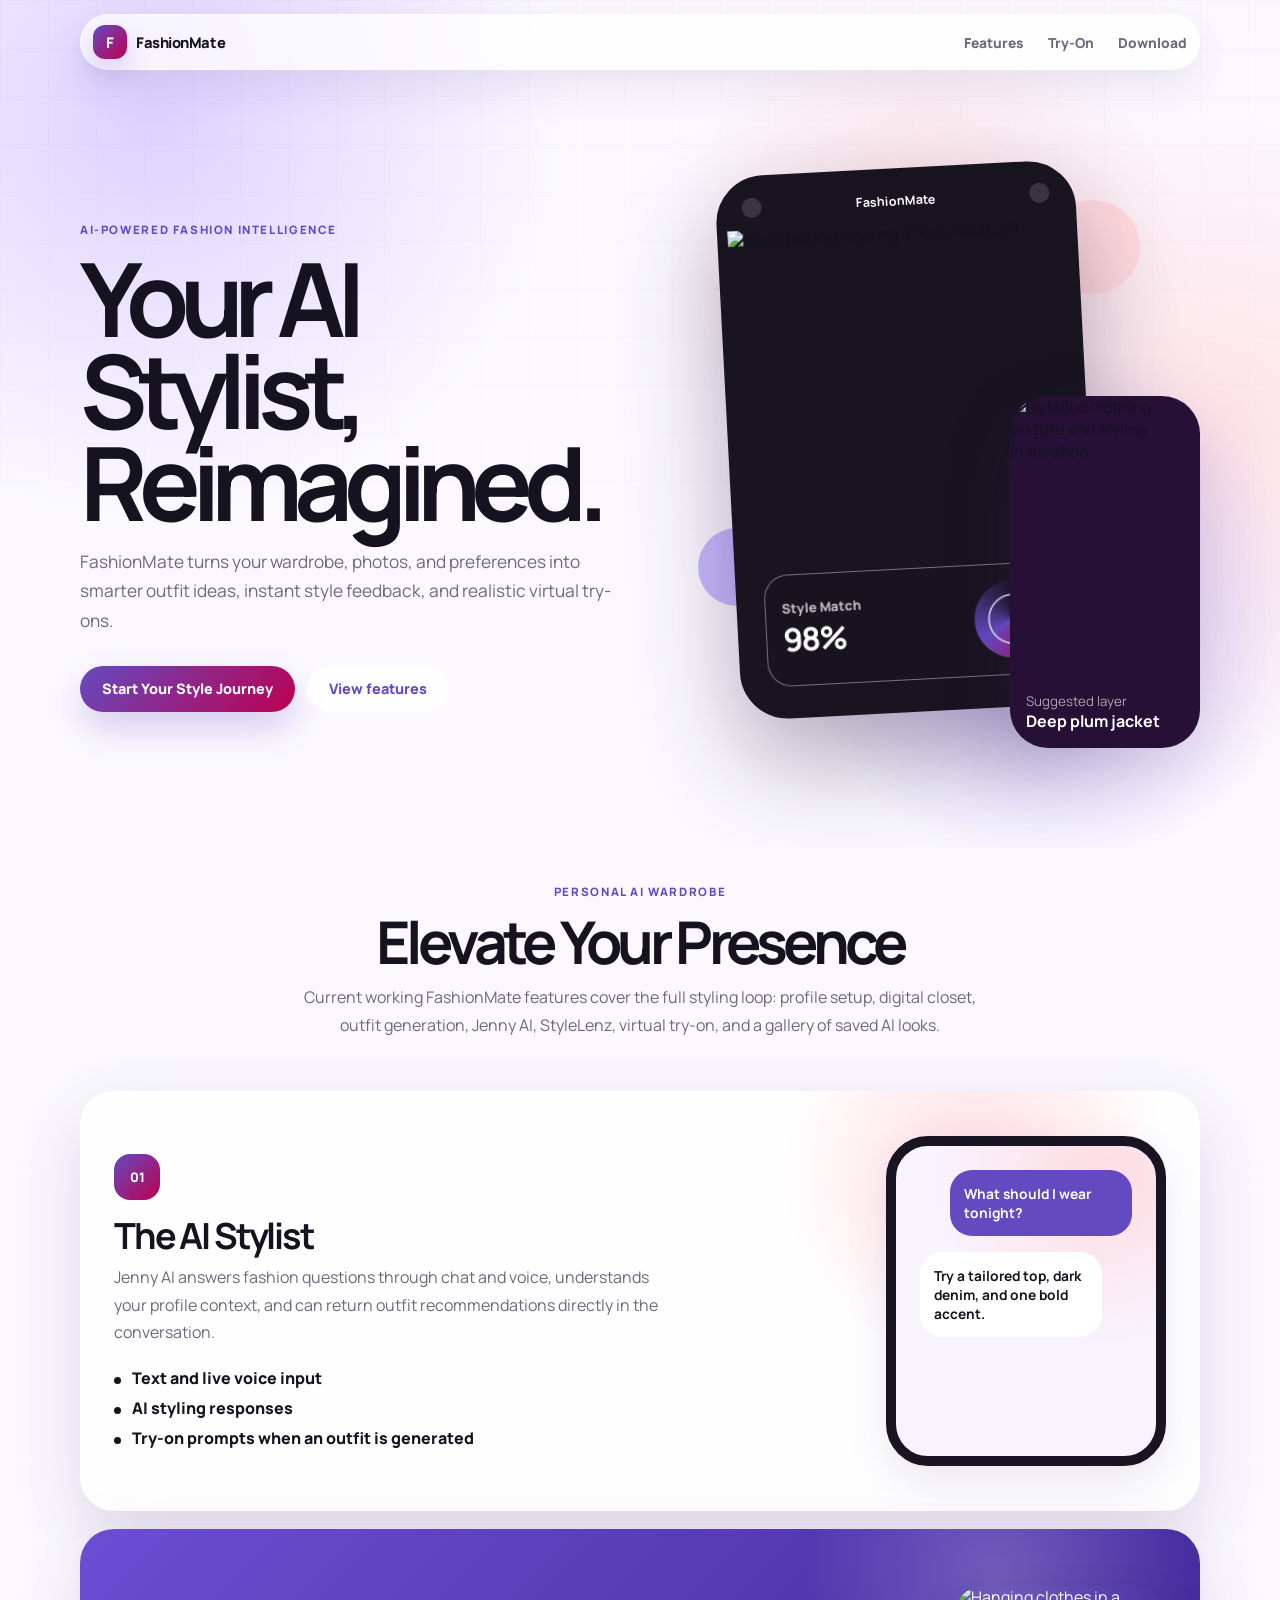
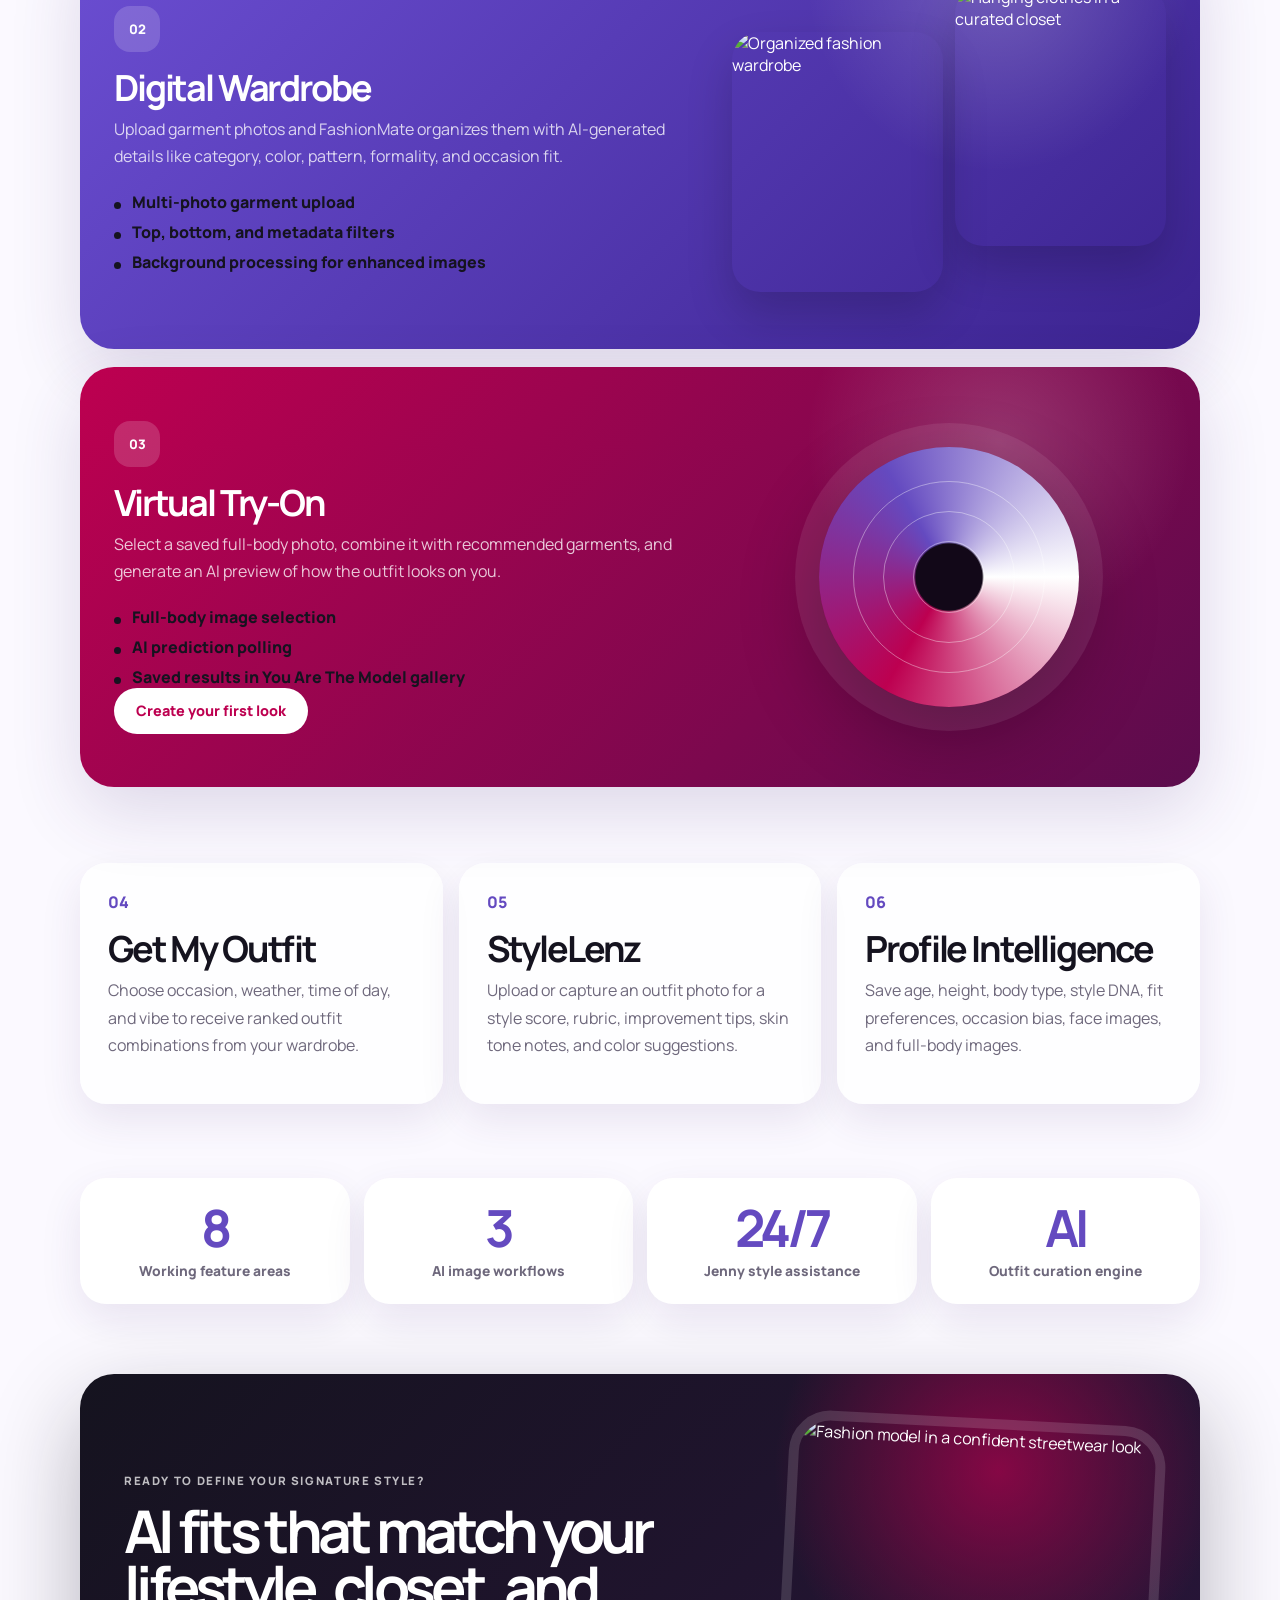
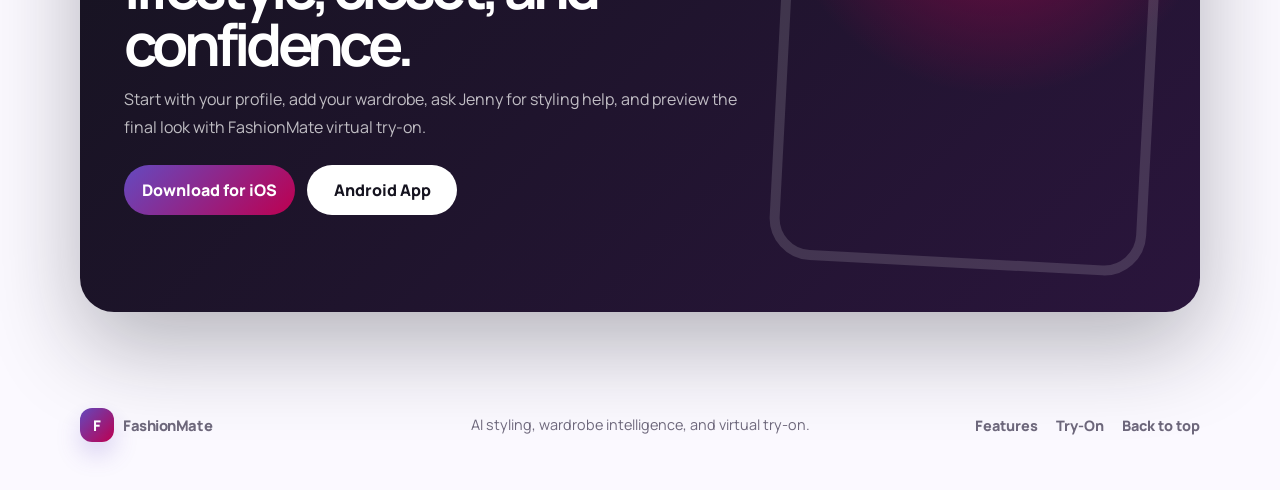
==== index.html @ 0379a6c1 "website" ====
<!doctype html>
<html lang="en">
  <head>
    <meta charset="utf-8" />
    <meta name="viewport" content="width=device-width, initial-scale=1" />
    <meta
      name="description"
      content="FashionMate is an AI stylist app with wardrobe intelligence, outfit recommendations, Jenny AI, StyleLenz, and virtual try-on."
    />
    <title>FashionMate | Your AI Stylist</title>
    <link rel="preconnect" href="https://fonts.googleapis.com" />
    <link rel="preconnect" href="https://fonts.gstatic.com" crossorigin />
    <link
      href="https://fonts.googleapis.com/css2?family=Manrope:wght@400;600;700;800&display=swap"
      rel="stylesheet"
    />
    <link rel="stylesheet" href="./styles.css" />
  </head>
  <body>
    <header class="site-header" data-header>
      <a class="brand" href="#top" aria-label="FashionMate home">
        <span class="brand-icon">F</span>
        <span>FashionMate</span>
      </a>
      <nav aria-label="Main navigation">
        <a href="#features">Features</a>
        <a href="#tryon">Try-On</a>
        <a href="#download">Download</a>
      </nav>
      <button class="menu-button" type="button" aria-label="Open menu">
        <span></span>
        <span></span>
      </button>
    </header>

    <main id="top">
      <section class="hero">
        <div class="hero-bg"></div>
        <div class="container hero-grid">
          <div class="hero-copy">
            <p class="label">AI-powered fashion intelligence</p>
            <h1>Your AI Stylist, Reimagined.</h1>
            <p>
              FashionMate turns your wardrobe, photos, and preferences into smarter
              outfit ideas, instant style feedback, and realistic virtual try-ons.
            </p>
            <div class="hero-actions">
              <a class="button button-primary" href="#download">Start Your Style Journey</a>
              <a class="button button-ghost" href="#features">View features</a>
            </div>
          </div>

          <div class="hero-visual" aria-label="FashionMate app and outfit preview">
            <div class="sparkle sparkle-one"></div>
            <div class="sparkle sparkle-two"></div>
            <article class="phone-card hero-phone">
              <div class="phone-top">
                <span></span>
                <strong>FashionMate</strong>
                <i></i>
              </div>
              <img
                src="https://images.unsplash.com/photo-1539008835657-9e8e9680c956?auto=format&fit=crop&w=900&q=82"
                alt="Styled model wearing a polished outfit"
              />
              <div class="scan-panel">
                <div>
                  <small>Style Match</small>
                  <strong>98%</strong>
                </div>
                <span class="scan-line"></span>
              </div>
            </article>
            <article class="garment-card">
              <img
                src="https://images.unsplash.com/photo-1543076447-215ad9ba6923?auto=format&fit=crop&w=700&q=82"
                alt="Detailed clothing texture and styling inspiration"
              />
              <div>
                <small>Suggested layer</small>
                <strong>Deep plum jacket</strong>
              </div>
            </article>
          </div>
        </div>
      </section>

      <section class="intro-section container">
        <p class="label">Personal AI wardrobe</p>
        <h2>Elevate Your Presence</h2>
        <p>
          Current working FashionMate features cover the full styling loop:
          profile setup, digital closet, outfit generation, Jenny AI, StyleLenz,
          virtual try-on, and a gallery of saved AI looks.
        </p>
      </section>

      <section class="feature-stack container" id="features">
        <article class="feature feature-soft">
          <div class="feature-copy">
            <span class="feature-number">01</span>
            <h3>The AI Stylist</h3>
            <p>
              Jenny AI answers fashion questions through chat and voice, understands
              your profile context, and can return outfit recommendations directly in
              the conversation.
            </p>
            <ul>
              <li>Text and live voice input</li>
              <li>AI styling responses</li>
              <li>Try-on prompts when an outfit is generated</li>
            </ul>
          </div>
          <div class="mini-phone chat-phone">
            <div class="bubble user">What should I wear tonight?</div>
            <div class="bubble ai">Try a tailored top, dark denim, and one bold accent.</div>
          </div>
        </article>

        <article class="feature feature-purple">
          <div class="feature-copy">
            <span class="feature-number">02</span>
            <h3>Digital Wardrobe</h3>
            <p>
              Upload garment photos and FashionMate organizes them with AI-generated
              details like category, color, pattern, formality, and occasion fit.
            </p>
            <ul>
              <li>Multi-photo garment upload</li>
              <li>Top, bottom, and metadata filters</li>
              <li>Background processing for enhanced images</li>
            </ul>
          </div>
          <div class="closet-preview">
            <img
              src="https://images.unsplash.com/photo-1551488831-00ddcb6c6bd3?auto=format&fit=crop&w=600&q=82"
              alt="Organized fashion wardrobe"
            />
            <img
              src="https://images.unsplash.com/photo-1523398002811-999ca8dec234?auto=format&fit=crop&w=600&q=82"
              alt="Hanging clothes in a curated closet"
            />
          </div>
        </article>

        <article class="feature feature-red" id="tryon">
          <div class="feature-copy">
            <span class="feature-number">03</span>
            <h3>Virtual Try-On</h3>
            <p>
              Select a saved full-body photo, combine it with recommended garments,
              and generate an AI preview of how the outfit looks on you.
            </p>
            <ul>
              <li>Full-body image selection</li>
              <li>AI prediction polling</li>
              <li>Saved results in You Are The Model gallery</li>
            </ul>
            <a class="button button-light" href="#download">Create your first look</a>
          </div>
          <div class="tryon-orb" aria-hidden="true">
            <span></span>
            <span></span>
            <span></span>
          </div>
        </article>
      </section>

      <section class="capabilities container">
        <article>
          <span>04</span>
          <h3>Get My Outfit</h3>
          <p>
            Choose occasion, weather, time of day, and vibe to receive ranked outfit
            combinations from your wardrobe.
          </p>
        </article>
        <article>
          <span>05</span>
          <h3>StyleLenz</h3>
          <p>
            Upload or capture an outfit photo for a style score, rubric, improvement
            tips, skin tone notes, and color suggestions.
          </p>
        </article>
        <article>
          <span>06</span>
          <h3>Profile Intelligence</h3>
          <p>
            Save age, height, body type, style DNA, fit preferences, occasion bias,
            face images, and full-body images.
          </p>
        </article>
      </section>

      <section class="stats container" aria-label="FashionMate stats">
        <div>
          <strong>8</strong>
          <span>Working feature areas</span>
        </div>
        <div>
          <strong>3</strong>
          <span>AI image workflows</span>
        </div>
        <div>
          <strong>24/7</strong>
          <span>Jenny style assistance</span>
        </div>
        <div>
          <strong>AI</strong>
          <span>Outfit curation engine</span>
        </div>
      </section>

      <section class="download container" id="download">
        <div class="download-copy">
          <p class="label">Ready to define your signature style?</p>
          <h2>AI fits that match your lifestyle, closet, and confidence.</h2>
          <p>
            Start with your profile, add your wardrobe, ask Jenny for styling help,
            and preview the final look with FashionMate virtual try-on.
          </p>
          <div class="store-buttons">
            <a href="#" aria-label="Download on iOS">Download for iOS</a>
            <a href="#" aria-label="Download on Android">Android App</a>
          </div>
        </div>
        <div class="download-phone">
          <img
            src="https://images.unsplash.com/photo-1515886657613-9f3515b0c78f?auto=format&fit=crop&w=900&q=82"
            alt="Fashion model in a confident streetwear look"
          />
        </div>
      </section>
    </main>

    <footer class="footer">
      <a class="brand" href="#top">
        <span class="brand-icon">F</span>
        <span>FashionMate</span>
      </a>
      <p>AI styling, wardrobe intelligence, and virtual try-on.</p>
      <div>
        <a href="#features">Features</a>
        <a href="#tryon">Try-On</a>
        <a href="#top">Back to top</a>
      </div>
    </footer>

    <script src="./script.js"></script>
  </body>
</html>
---- styles.css ----
:root {
  --ink: #15131f;
  --muted: #6e687c;
  --paper: #fbf9ff;
  --card: #ffffff;
  --lavender: #f1eaff;
  --primary: #644ac0;
  --primary-2: #7f49d4;
  --magenta: #bd0050;
  --rose: #ffd9de;
  --plum: #271036;
  --shadow: 0 24px 70px rgba(69, 44, 112, 0.16);
  --soft-shadow: 0 16px 42px rgba(69, 44, 112, 0.1);
  --radius-xl: 34px;
  --radius-lg: 26px;
  --radius-md: 18px;
  --container: 1120px;
}

* {
  box-sizing: border-box;
}

html {
  scroll-behavior: smooth;
}

body {
  margin: 0;
  font-family: "Manrope", system-ui, -apple-system, BlinkMacSystemFont, "Segoe UI", sans-serif;
  color: var(--ink);
  background:
    radial-gradient(circle at 12% 3%, rgba(209, 194, 255, 0.72), transparent 26rem),
    radial-gradient(circle at 94% 12%, rgba(255, 217, 222, 0.76), transparent 22rem),
    var(--paper);
}

body::before {
  position: fixed;
  inset: 0;
  z-index: -1;
  opacity: 0.18;
  background-image:
    linear-gradient(rgba(100, 74, 192, 0.18) 1px, transparent 1px),
    linear-gradient(90deg, rgba(100, 74, 192, 0.18) 1px, transparent 1px);
  background-size: 48px 48px;
  content: "";
  mask-image: linear-gradient(to bottom, #000, transparent 70%);
}

a {
  color: inherit;
  text-decoration: none;
}

img {
  display: block;
  max-width: 100%;
}

.container {
  width: min(var(--container), calc(100% - 32px));
  margin: 0 auto;
}

.site-header {
  position: sticky;
  top: 14px;
  z-index: 20;
  display: flex;
  align-items: center;
  justify-content: space-between;
  width: min(var(--container), calc(100% - 24px));
  margin: 14px auto 0;
  padding: 10px 12px;
  border: 1px solid rgba(255, 255, 255, 0.72);
  border-radius: 999px;
  background: rgba(255, 255, 255, 0.72);
  box-shadow: var(--soft-shadow);
  backdrop-filter: blur(20px);
  transition: box-shadow 180ms ease, background 180ms ease;
}

.site-header.is-scrolled {
  background: rgba(255, 255, 255, 0.9);
  box-shadow: var(--shadow);
}

.brand,
.site-header nav,
.hero-actions,
.store-buttons,
.footer div {
  display: flex;
  align-items: center;
}

.brand {
  gap: 9px;
  font-size: 0.92rem;
  font-weight: 800;
  letter-spacing: -0.03em;
}

.brand-icon {
  display: grid;
  width: 34px;
  height: 34px;
  place-items: center;
  border-radius: 12px;
  color: #fff;
  background: linear-gradient(135deg, var(--primary), var(--magenta));
  box-shadow: 0 12px 24px rgba(100, 74, 192, 0.22);
}

.site-header nav {
  gap: 24px;
  color: var(--muted);
  font-size: 0.86rem;
  font-weight: 800;
}

.site-header nav a,
.footer a {
  transition: color 160ms ease;
}

.site-header nav a:hover,
.footer a:hover {
  color: var(--primary);
}

.menu-button {
  display: none;
  width: 38px;
  height: 38px;
  border: 0;
  border-radius: 50%;
  background: var(--lavender);
}

.menu-button span {
  display: block;
  width: 16px;
  height: 2px;
  margin: 4px auto;
  border-radius: 999px;
  background: var(--primary);
}

.hero {
  position: relative;
  min-height: 760px;
  padding: 86px 0 72px;
  overflow: hidden;
}

.hero-bg {
  position: absolute;
  inset: 0;
  z-index: -1;
  background:
    radial-gradient(circle at 72% 24%, rgba(255, 217, 222, 0.86), transparent 16rem),
    radial-gradient(circle at 82% 70%, rgba(198, 183, 255, 0.8), transparent 16rem);
}

.hero-grid {
  display: grid;
  grid-template-columns: minmax(0, 0.92fr) minmax(360px, 0.82fr);
  gap: 54px;
  align-items: center;
}

.label {
  margin: 0 0 12px;
  color: var(--primary);
  font-size: 0.72rem;
  font-weight: 800;
  letter-spacing: 0.14em;
  text-transform: uppercase;
}

h1,
h2,
h3,
p {
  margin-top: 0;
}

h1 {
  max-width: 690px;
  margin-bottom: 18px;
  font-size: clamp(3.4rem, 8vw, 6.8rem);
  line-height: 0.9;
  letter-spacing: -0.09em;
}

h2 {
  margin-bottom: 14px;
  font-size: clamp(2.15rem, 4.6vw, 4.3rem);
  line-height: 0.96;
  letter-spacing: -0.08em;
}

h3 {
  margin-bottom: 10px;
  font-size: clamp(1.55rem, 3vw, 2.25rem);
  line-height: 1;
  letter-spacing: -0.06em;
}

p {
  color: var(--muted);
  line-height: 1.72;
}

.hero-copy > p:not(.label) {
  max-width: 590px;
  font-size: 1.08rem;
}

.hero-actions {
  flex-wrap: wrap;
  gap: 12px;
  margin-top: 30px;
}

.button {
  display: inline-flex;
  align-items: center;
  justify-content: center;
  min-height: 46px;
  padding: 0 22px;
  border-radius: 999px;
  font-size: 0.9rem;
  font-weight: 800;
}

.button-primary {
  color: #fff;
  background: linear-gradient(135deg, var(--primary), var(--magenta));
  box-shadow: 0 16px 34px rgba(100, 74, 192, 0.25);
}

.button-ghost {
  color: var(--primary);
  background: rgba(255, 255, 255, 0.7);
}

.button-light {
  color: var(--magenta);
  background: #fff;
}

.hero-visual {
  position: relative;
  min-height: 620px;
}

.phone-card {
  overflow: hidden;
  border: 10px solid #181420;
  border-radius: 48px;
  background: #181420;
  box-shadow: 0 42px 100px rgba(30, 18, 53, 0.34);
}

.hero-phone {
  position: absolute;
  top: 12px;
  left: 6%;
  width: min(78%, 360px);
  transform: rotate(-3deg);
}

.phone-top {
  display: flex;
  align-items: center;
  justify-content: space-between;
  height: 44px;
  padding: 0 16px;
  color: #fff;
  font-size: 0.78rem;
}

.phone-top span,
.phone-top i {
  width: 20px;
  height: 20px;
  border-radius: 50%;
  background: rgba(255, 255, 255, 0.14);
}

.phone-card img {
  width: 100%;
  height: 480px;
  object-fit: cover;
}

.scan-panel {
  position: absolute;
  right: 18px;
  bottom: 22px;
  left: 18px;
  display: flex;
  align-items: center;
  justify-content: space-between;
  padding: 16px;
  border: 1px solid rgba(255, 255, 255, 0.4);
  border-radius: 24px;
  color: #fff;
  background: rgba(24, 20, 32, 0.46);
  backdrop-filter: blur(16px);
}

.scan-panel small {
  display: block;
  color: rgba(255, 255, 255, 0.72);
  font-weight: 800;
}

.scan-panel strong {
  font-size: 2rem;
  letter-spacing: -0.06em;
}

.scan-line {
  width: 78px;
  height: 78px;
  border-radius: 50%;
  background:
    radial-gradient(circle, transparent 42%, rgba(255, 255, 255, 0.92) 44%, transparent 47%),
    conic-gradient(from 120deg, var(--magenta), var(--primary), transparent, var(--magenta));
}

.garment-card {
  position: absolute;
  right: 0;
  bottom: 28px;
  width: min(42%, 190px);
  overflow: hidden;
  border-radius: 38px;
  background: var(--plum);
  box-shadow: var(--shadow);
}

.garment-card img {
  width: 100%;
  height: 280px;
  object-fit: cover;
}

.garment-card div {
  padding: 16px;
  color: #fff;
}

.garment-card small {
  display: block;
  color: rgba(255, 255, 255, 0.62);
}

.sparkle {
  position: absolute;
  border-radius: 50%;
  filter: blur(0.2px);
}

.sparkle-one {
  top: 44px;
  right: 12%;
  width: 94px;
  height: 94px;
  background: rgba(255, 217, 222, 0.96);
}

.sparkle-two {
  bottom: 170px;
  left: 0;
  width: 78px;
  height: 78px;
  background: rgba(198, 183, 255, 0.95);
}

.intro-section {
  max-width: 680px;
  padding: 34px 0 52px;
  text-align: center;
}

.intro-section p:last-child {
  margin-bottom: 0;
}

.feature-stack {
  display: grid;
  gap: 18px;
  padding-bottom: 44px;
}

.feature {
  position: relative;
  display: grid;
  grid-template-columns: minmax(0, 0.95fr) minmax(240px, 0.7fr);
  gap: 28px;
  align-items: center;
  min-height: 420px;
  overflow: hidden;
  padding: 34px;
  border-radius: var(--radius-xl);
  box-shadow: var(--shadow);
}

.feature-soft {
  background:
    radial-gradient(circle at 80% 20%, rgba(255, 217, 222, 0.95), transparent 12rem),
    rgba(255, 255, 255, 0.78);
}

.feature-purple {
  color: #fff;
  background:
    radial-gradient(circle at 82% 12%, rgba(255, 255, 255, 0.2), transparent 12rem),
    linear-gradient(135deg, #6b4ed2, #3b238f);
}

.feature-red {
  color: #fff;
  background:
    radial-gradient(circle at 82% 18%, rgba(255, 255, 255, 0.18), transparent 12rem),
    linear-gradient(135deg, #bd0050, #5b0c4d);
}

.feature-purple p,
.feature-purple li,
.feature-red p,
.feature-red li {
  color: rgba(255, 255, 255, 0.78);
}

.feature-number {
  display: inline-grid;
  width: 46px;
  height: 46px;
  margin-bottom: 18px;
  place-items: center;
  border-radius: 16px;
  color: #fff;
  font-size: 0.82rem;
  font-weight: 800;
  background: linear-gradient(135deg, var(--primary), var(--magenta));
}

.feature-purple .feature-number,
.feature-red .feature-number {
  background: rgba(255, 255, 255, 0.16);
}

.feature-copy {
  max-width: 560px;
}

.feature-copy ul {
  display: grid;
  gap: 8px;
  margin: 20px 0 0;
  padding: 0;
  list-style: none;
}

.feature-copy li {
  position: relative;
  padding-left: 18px;
  color: var(--ink);
  font-weight: 800;
}

.feature-copy li::before {
  position: absolute;
  top: 0.68em;
  left: 0;
  width: 7px;
  height: 7px;
  border-radius: 50%;
  background: currentColor;
  content: "";
}

.mini-phone {
  justify-self: end;
  width: min(100%, 280px);
  min-height: 330px;
  padding: 24px;
  border: 10px solid #191421;
  border-radius: 42px;
  background:
    radial-gradient(circle at 80% 10%, rgba(255, 217, 222, 0.9), transparent 11rem),
    #f8f4ff;
  box-shadow: var(--soft-shadow);
}

.bubble {
  max-width: 86%;
  margin-bottom: 16px;
  padding: 14px;
  border-radius: 22px;
  font-size: 0.86rem;
  font-weight: 700;
}

.bubble.user {
  margin-left: auto;
  color: #fff;
  background: var(--primary);
}

.bubble.ai {
  color: var(--ink);
  background: #fff;
}

.closet-preview {
  display: grid;
  grid-template-columns: 1fr 1fr;
  gap: 12px;
}

.closet-preview img {
  width: 100%;
  height: 260px;
  object-fit: cover;
  border-radius: 28px;
  box-shadow: 0 22px 46px rgba(0, 0, 0, 0.18);
}

.closet-preview img:first-child {
  margin-top: 46px;
}

.tryon-orb {
  position: relative;
  justify-self: center;
  width: 260px;
  height: 260px;
  border-radius: 50%;
  background:
    radial-gradient(circle, #120818 18%, transparent 19%),
    conic-gradient(from 90deg, #fff, var(--magenta), var(--primary), #fff);
  box-shadow: 0 0 0 24px rgba(255, 255, 255, 0.08), 0 28px 80px rgba(0, 0, 0, 0.3);
}

.tryon-orb span {
  position: absolute;
  inset: 34px;
  border: 1px solid rgba(255, 255, 255, 0.38);
  border-radius: 50%;
}

.tryon-orb span:nth-child(2) {
  inset: 64px;
}

.tryon-orb span:nth-child(3) {
  inset: 94px;
}

.capabilities {
  display: grid;
  grid-template-columns: repeat(3, 1fr);
  gap: 16px;
  padding: 32px 0 54px;
}

.capabilities article {
  padding: 28px;
  border-radius: var(--radius-lg);
  background: rgba(255, 255, 255, 0.78);
  box-shadow: var(--soft-shadow);
}

.capabilities span {
  display: inline-block;
  margin-bottom: 18px;
  color: var(--primary);
  font-weight: 800;
}

.stats {
  display: grid;
  grid-template-columns: repeat(4, 1fr);
  gap: 14px;
  padding: 20px 0 70px;
}

.stats div {
  padding: 24px;
  border-radius: var(--radius-lg);
  text-align: center;
  background: #fff;
  box-shadow: var(--soft-shadow);
}

.stats strong {
  display: block;
  color: var(--primary);
  font-size: clamp(1.8rem, 4vw, 3.2rem);
  line-height: 1;
  letter-spacing: -0.08em;
}

.stats span {
  display: block;
  margin-top: 8px;
  color: var(--muted);
  font-size: 0.86rem;
  font-weight: 800;
}

.download {
  position: relative;
  display: grid;
  grid-template-columns: minmax(0, 0.9fr) minmax(260px, 0.54fr);
  gap: 28px;
  align-items: center;
  overflow: hidden;
  margin-bottom: 60px;
  padding: 44px;
  border-radius: var(--radius-xl);
  color: #fff;
  background:
    radial-gradient(circle at 82% 18%, rgba(189, 0, 80, 0.64), transparent 14rem),
    linear-gradient(135deg, #15131f, #2a153c);
  box-shadow: 0 34px 90px rgba(21, 19, 31, 0.3);
}

.download .label,
.download p {
  color: rgba(255, 255, 255, 0.72);
}

.download h2 {
  color: #fff;
}

.store-buttons {
  flex-wrap: wrap;
  gap: 12px;
  margin-top: 24px;
}

.store-buttons a {
  min-width: 150px;
  padding: 14px 18px;
  border-radius: 999px;
  text-align: center;
  font-weight: 800;
  background: linear-gradient(135deg, var(--primary), var(--magenta));
}

.store-buttons a:last-child {
  color: var(--ink);
  background: #fff;
}

.download-phone {
  overflow: hidden;
  border: 10px solid rgba(255, 255, 255, 0.14);
  border-radius: 42px;
  transform: rotate(3deg);
}

.download-phone img {
  width: 100%;
  height: 430px;
  object-fit: cover;
}

.footer {
  display: grid;
  grid-template-columns: 1fr auto 1fr;
  gap: 18px;
  align-items: center;
  width: min(var(--container), calc(100% - 32px));
  margin: 0 auto;
  padding: 36px 0 48px;
  color: var(--muted);
  font-size: 0.9rem;
}

.footer p {
  margin: 0;
  text-align: center;
}

.footer div {
  justify-content: end;
  gap: 18px;
  font-weight: 800;
}

@media (max-width: 920px) {
  .site-header nav {
    display: none;
  }

  .menu-button {
    display: block;
  }

  .hero-grid,
  .feature,
  .download {
    grid-template-columns: 1fr;
  }

  .hero {
    min-height: auto;
  }

  .hero-visual {
    min-height: 580px;
  }

  .hero-phone {
    left: 50%;
    width: min(78%, 340px);
    transform: translateX(-54%) rotate(-3deg);
  }

  .garment-card {
    right: 9%;
  }

  .mini-phone,
  .tryon-orb {
    justify-self: center;
  }

  .capabilities,
  .stats {
    grid-template-columns: repeat(2, 1fr);
  }

  .footer {
    grid-template-columns: 1fr;
    text-align: center;
  }

  .footer .brand,
  .footer div {
    justify-content: center;
  }
}

@media (max-width: 620px) {
  .container {
    width: min(100% - 24px, 430px);
  }

  .site-header {
    width: min(100% - 20px, 430px);
    top: 10px;
  }

  .hero {
    padding: 54px 0 44px;
  }

  h1 {
    font-size: clamp(3.05rem, 18vw, 4.75rem);
  }

  h2 {
    font-size: clamp(2.25rem, 13vw, 3.6rem);
  }

  .hero-actions,
  .store-buttons {
    align-items: stretch;
    flex-direction: column;
  }

  .button,
  .store-buttons a {
    width: 100%;
  }

  .hero-visual {
    min-height: 520px;
  }

  .phone-card img {
    height: 400px;
  }

  .garment-card {
    width: 148px;
    right: 0;
    bottom: 18px;
  }

  .garment-card img {
    height: 220px;
  }

  .feature {
    min-height: auto;
    padding: 26px;
    border-radius: 30px;
  }

  .closet-preview img {
    height: 210px;
  }

  .tryon-orb {
    width: 210px;
    height: 210px;
    margin: 22px 0;
  }

  .capabilities,
  .stats {
    grid-template-columns: 1fr;
  }

  .download {
    padding: 30px;
  }

  .download-phone {
    transform: none;
  }

  .download-phone img {
    height: 340px;
  }
}
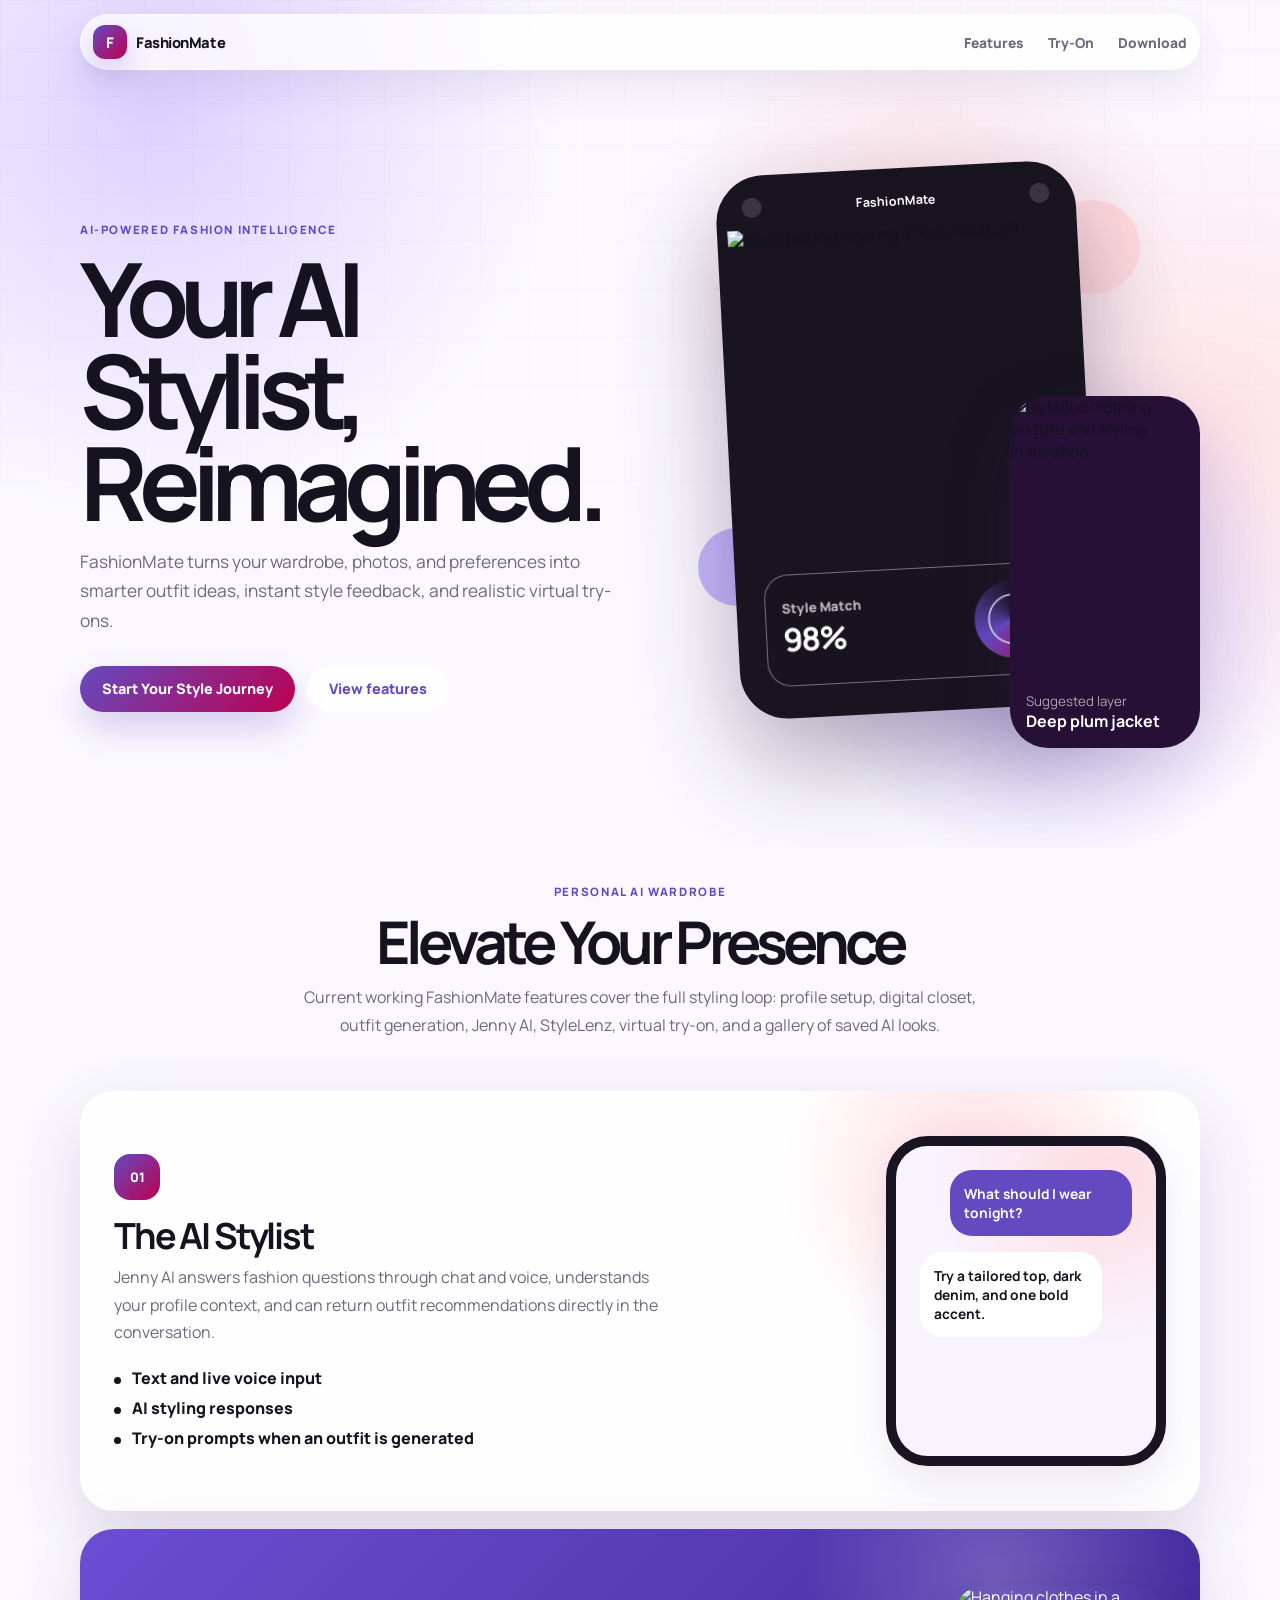
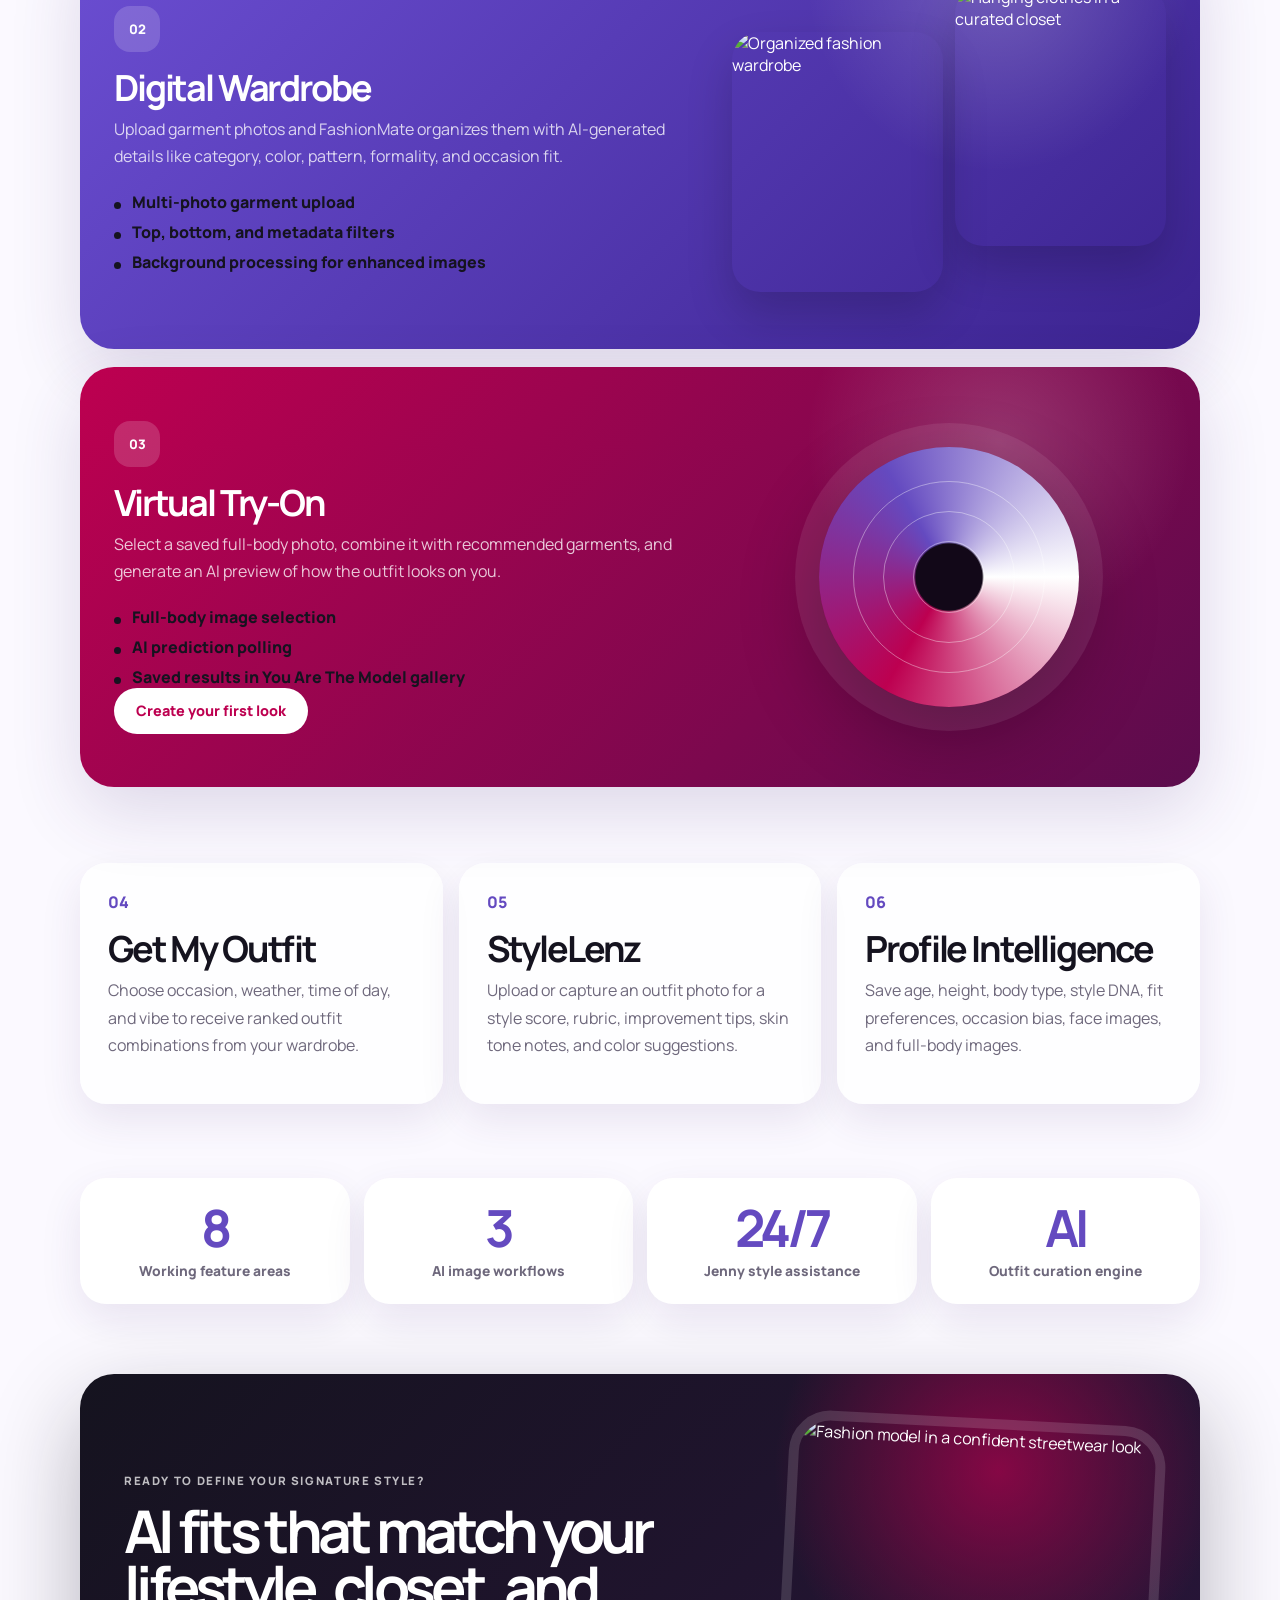
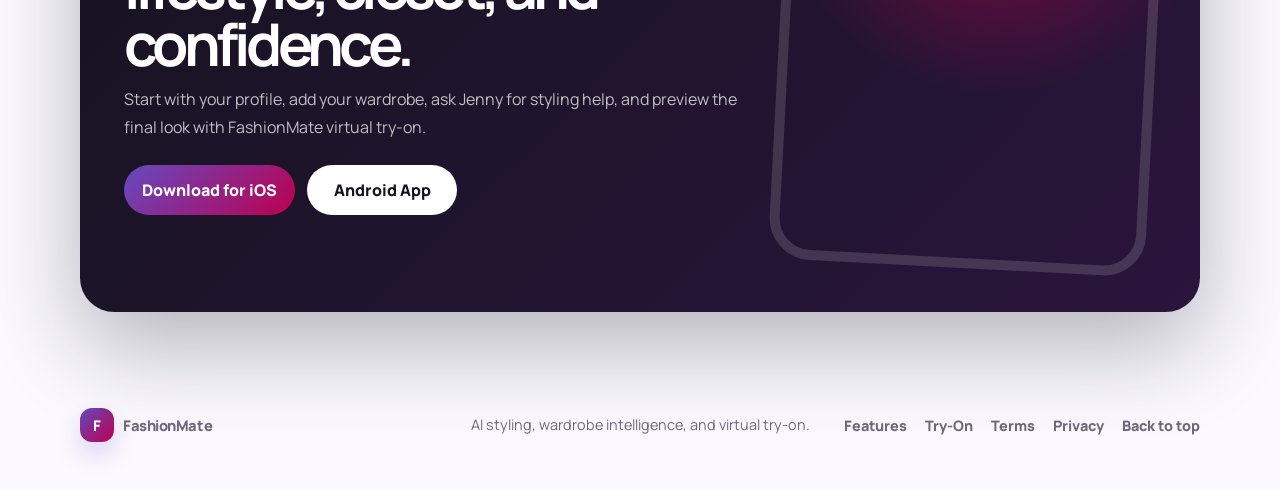
==== commit ca2dc458: "termsand condition" ====
--- a/index.html
+++ b/index.html
@@ -243,6 +243,8 @@
       <div>
         <a href="#features">Features</a>
         <a href="#tryon">Try-On</a>
+        <a href="./terms.html">Terms</a>
+        <a href="./privacy.html">Privacy</a>
         <a href="#top">Back to top</a>
       </div>
     </footer>
--- a/styles.css
+++ b/styles.css
@@ -698,6 +698,82 @@
   font-weight: 800;
 }
 
+.legal-page {
+  padding: 76px 0 30px;
+}
+
+.legal-hero {
+  max-width: 900px;
+  padding: 44px;
+  border-radius: var(--radius-xl);
+  background:
+    radial-gradient(circle at 86% 12%, rgba(255, 217, 222, 0.95), transparent 14rem),
+    rgba(255, 255, 255, 0.78);
+  box-shadow: var(--shadow);
+}
+
+.legal-hero h1 {
+  max-width: 760px;
+  margin-bottom: 14px;
+  font-size: clamp(3rem, 7vw, 5.4rem);
+}
+
+.legal-note {
+  margin-top: 26px;
+  padding: 18px;
+  border-left: 4px solid var(--primary);
+  border-radius: 18px;
+  color: var(--muted);
+  background: rgba(255, 255, 255, 0.72);
+  line-height: 1.7;
+}
+
+.legal-content {
+  max-width: 900px;
+  margin-top: 22px;
+  padding: 44px;
+  border-radius: var(--radius-xl);
+  background: rgba(255, 255, 255, 0.86);
+  box-shadow: var(--soft-shadow);
+}
+
+.legal-content h2 {
+  margin: 42px 0 12px;
+  font-size: clamp(1.45rem, 3vw, 2.2rem);
+  line-height: 1.1;
+}
+
+.legal-content h2:first-of-type {
+  margin-top: 26px;
+}
+
+.legal-content h3 {
+  margin: 30px 0 10px;
+  font-size: 1.12rem;
+  letter-spacing: -0.03em;
+}
+
+.legal-content p,
+.legal-content li {
+  color: var(--muted);
+}
+
+.legal-content ul {
+  display: grid;
+  gap: 8px;
+  margin: 12px 0 18px;
+  padding-left: 22px;
+}
+
+code {
+  padding: 0.12em 0.38em;
+  border-radius: 8px;
+  color: var(--primary);
+  background: var(--lavender);
+  font-family: "Manrope", system-ui, sans-serif;
+  font-weight: 800;
+}
+
 @media (max-width: 920px) {
   .site-header nav {
     display: none;
@@ -828,6 +904,16 @@
     padding: 30px;
   }
 
+  .legal-page {
+    padding-top: 52px;
+  }
+
+  .legal-hero,
+  .legal-content {
+    padding: 28px;
+    border-radius: 30px;
+  }
+
   .download-phone {
     transform: none;
   }
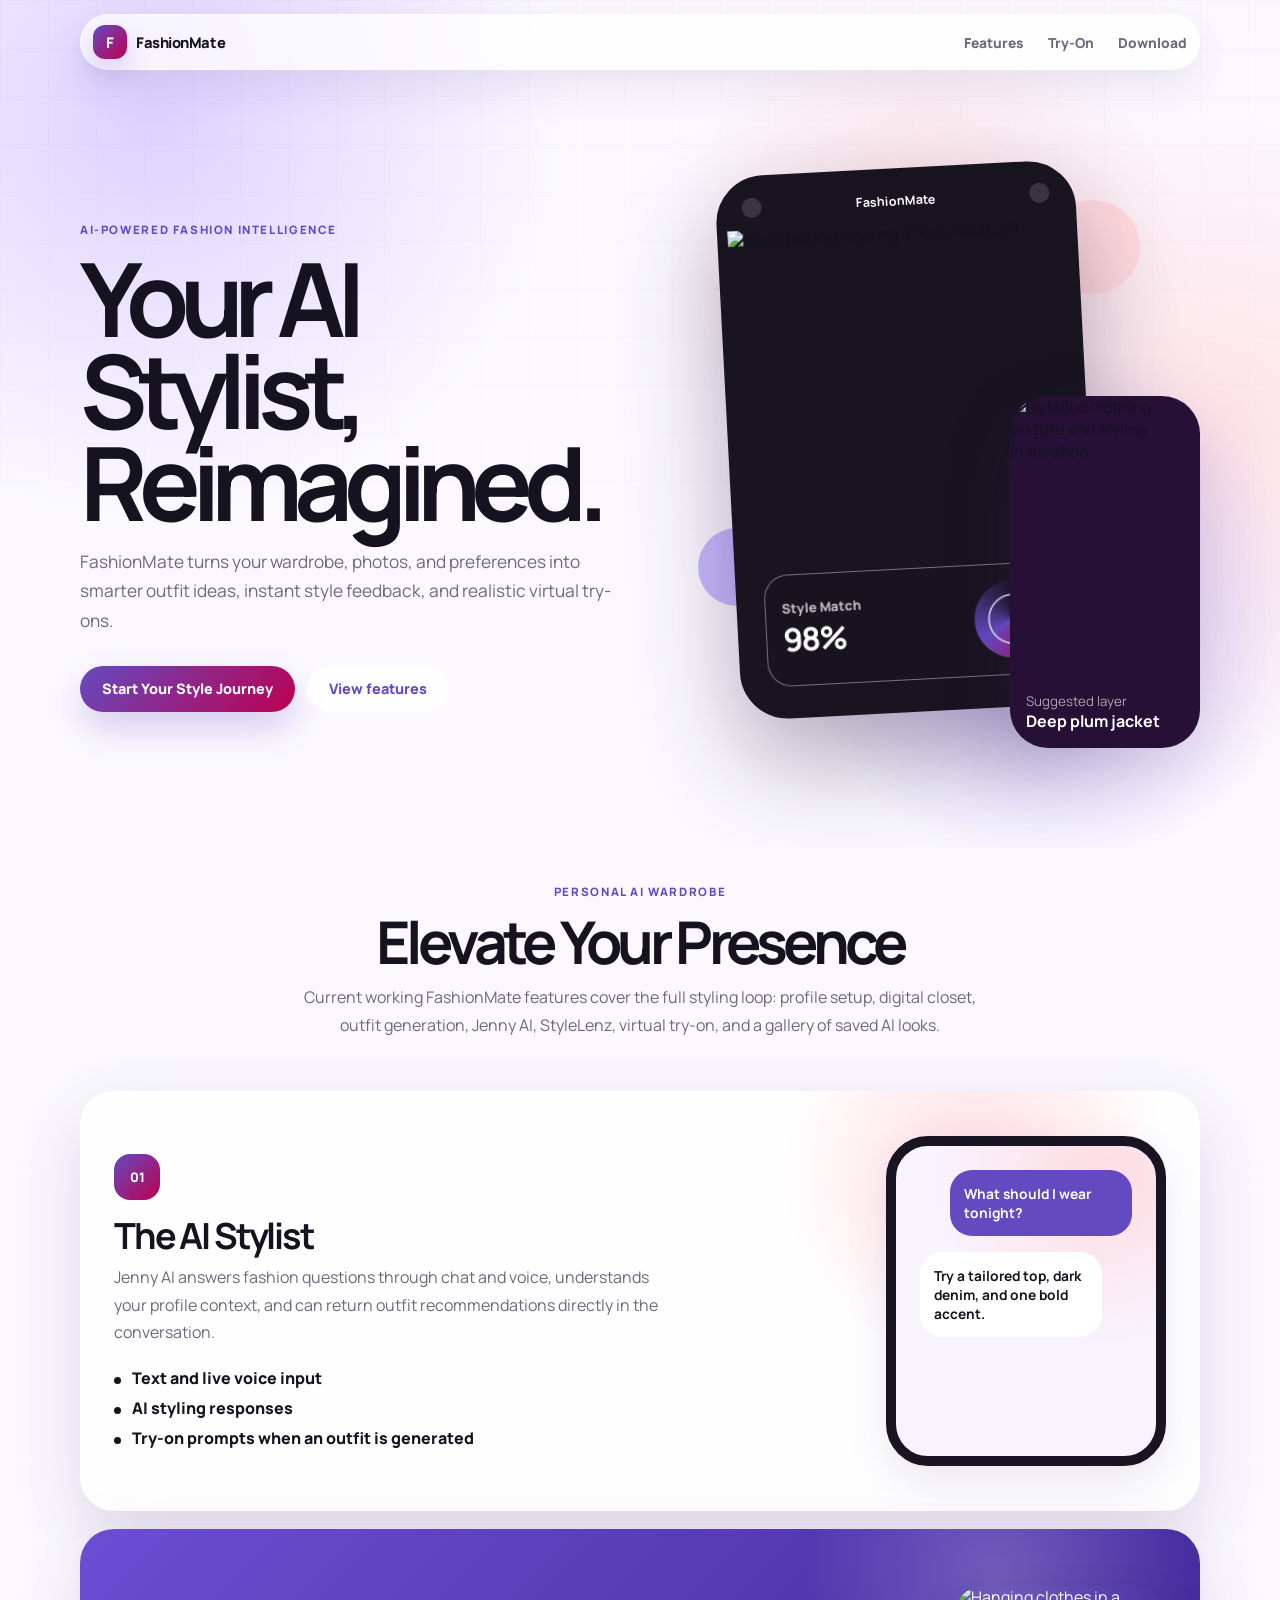
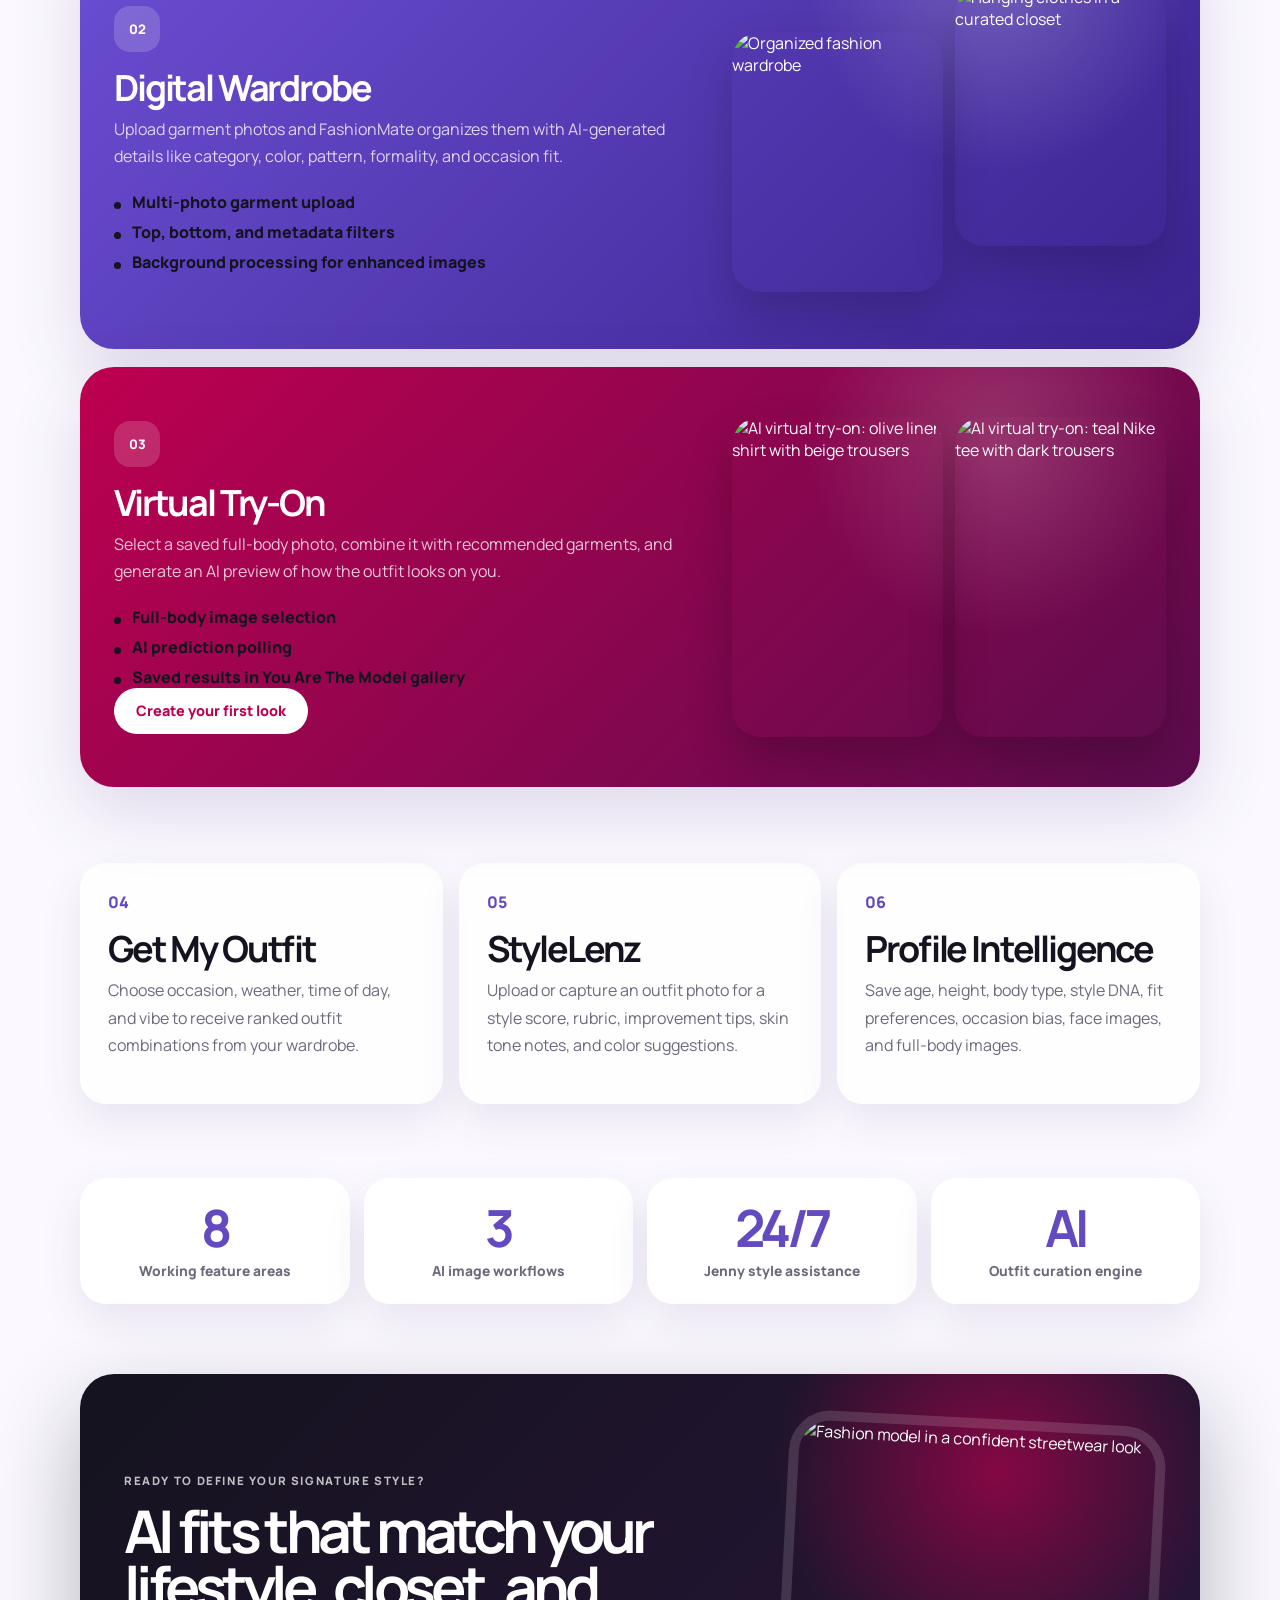
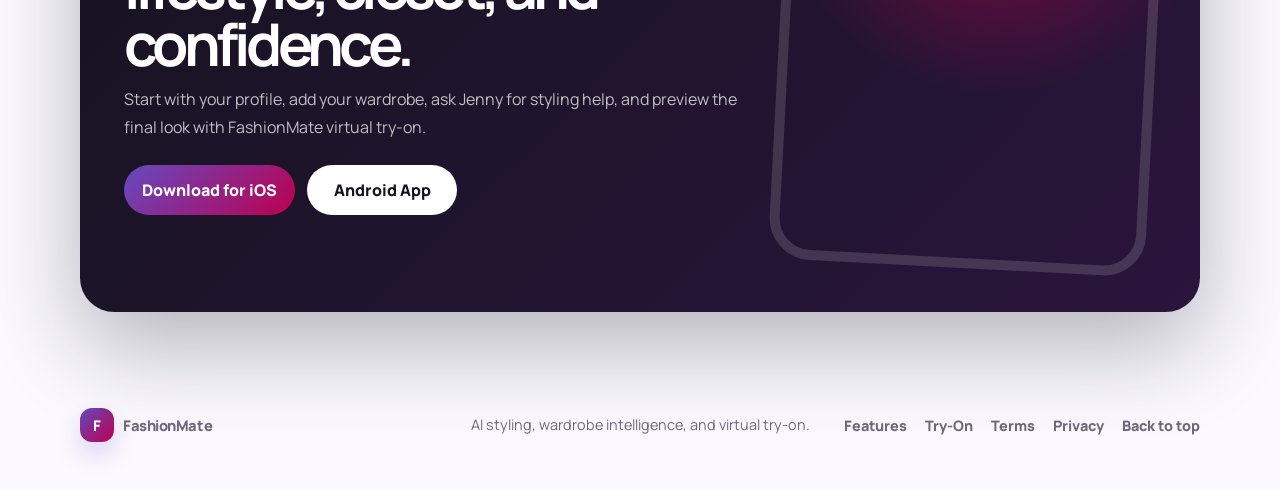
==== commit e8bed1b8: "Vtryon and form update." ====
--- a/index.html
+++ b/index.html
@@ -1,254 +1,279 @@
-<!doctype html>
-<html lang="en">
-  <head>
-    <meta charset="utf-8" />
-    <meta name="viewport" content="width=device-width, initial-scale=1" />
-    <meta
-      name="description"
-      content="FashionMate is an AI stylist app with wardrobe intelligence, outfit recommendations, Jenny AI, StyleLenz, and virtual try-on."
-    />
-    <title>FashionMate | Your AI Stylist</title>
-    <link rel="preconnect" href="https://fonts.googleapis.com" />
-    <link rel="preconnect" href="https://fonts.gstatic.com" crossorigin />
-    <link
-      href="https://fonts.googleapis.com/css2?family=Manrope:wght@400;600;700;800&display=swap"
-      rel="stylesheet"
-    />
-    <link rel="stylesheet" href="./styles.css" />
-  </head>
-  <body>
-    <header class="site-header" data-header>
-      <a class="brand" href="#top" aria-label="FashionMate home">
-        <span class="brand-icon">F</span>
-        <span>FashionMate</span>
-      </a>
-      <nav aria-label="Main navigation">
-        <a href="#features">Features</a>
-        <a href="#tryon">Try-On</a>
-        <a href="#download">Download</a>
-      </nav>
-      <button class="menu-button" type="button" aria-label="Open menu">
-        <span></span>
-        <span></span>
-      </button>
-    </header>
-
-    <main id="top">
-      <section class="hero">
-        <div class="hero-bg"></div>
-        <div class="container hero-grid">
-          <div class="hero-copy">
-            <p class="label">AI-powered fashion intelligence</p>
-            <h1>Your AI Stylist, Reimagined.</h1>
-            <p>
-              FashionMate turns your wardrobe, photos, and preferences into smarter
-              outfit ideas, instant style feedback, and realistic virtual try-ons.
-            </p>
-            <div class="hero-actions">
-              <a class="button button-primary" href="#download">Start Your Style Journey</a>
-              <a class="button button-ghost" href="#features">View features</a>
-            </div>
-          </div>
-
-          <div class="hero-visual" aria-label="FashionMate app and outfit preview">
-            <div class="sparkle sparkle-one"></div>
-            <div class="sparkle sparkle-two"></div>
-            <article class="phone-card hero-phone">
-              <div class="phone-top">
-                <span></span>
-                <strong>FashionMate</strong>
-                <i></i>
-              </div>
-              <img
-                src="https://images.unsplash.com/photo-1539008835657-9e8e9680c956?auto=format&fit=crop&w=900&q=82"
-                alt="Styled model wearing a polished outfit"
-              />
-              <div class="scan-panel">
-                <div>
-                  <small>Style Match</small>
-                  <strong>98%</strong>
-                </div>
-                <span class="scan-line"></span>
-              </div>
-            </article>
-            <article class="garment-card">
-              <img
-                src="https://images.unsplash.com/photo-1543076447-215ad9ba6923?auto=format&fit=crop&w=700&q=82"
-                alt="Detailed clothing texture and styling inspiration"
-              />
-              <div>
-                <small>Suggested layer</small>
-                <strong>Deep plum jacket</strong>
-              </div>
-            </article>
-          </div>
-        </div>
-      </section>
-
-      <section class="intro-section container">
-        <p class="label">Personal AI wardrobe</p>
-        <h2>Elevate Your Presence</h2>
-        <p>
-          Current working FashionMate features cover the full styling loop:
-          profile setup, digital closet, outfit generation, Jenny AI, StyleLenz,
-          virtual try-on, and a gallery of saved AI looks.
-        </p>
-      </section>
-
-      <section class="feature-stack container" id="features">
-        <article class="feature feature-soft">
-          <div class="feature-copy">
-            <span class="feature-number">01</span>
-            <h3>The AI Stylist</h3>
-            <p>
-              Jenny AI answers fashion questions through chat and voice, understands
-              your profile context, and can return outfit recommendations directly in
-              the conversation.
-            </p>
-            <ul>
-              <li>Text and live voice input</li>
-              <li>AI styling responses</li>
-              <li>Try-on prompts when an outfit is generated</li>
-            </ul>
-          </div>
-          <div class="mini-phone chat-phone">
-            <div class="bubble user">What should I wear tonight?</div>
-            <div class="bubble ai">Try a tailored top, dark denim, and one bold accent.</div>
-          </div>
-        </article>
-
-        <article class="feature feature-purple">
-          <div class="feature-copy">
-            <span class="feature-number">02</span>
-            <h3>Digital Wardrobe</h3>
-            <p>
-              Upload garment photos and FashionMate organizes them with AI-generated
-              details like category, color, pattern, formality, and occasion fit.
-            </p>
-            <ul>
-              <li>Multi-photo garment upload</li>
-              <li>Top, bottom, and metadata filters</li>
-              <li>Background processing for enhanced images</li>
-            </ul>
-          </div>
-          <div class="closet-preview">
-            <img
-              src="https://images.unsplash.com/photo-1551488831-00ddcb6c6bd3?auto=format&fit=crop&w=600&q=82"
-              alt="Organized fashion wardrobe"
-            />
-            <img
-              src="https://images.unsplash.com/photo-1523398002811-999ca8dec234?auto=format&fit=crop&w=600&q=82"
-              alt="Hanging clothes in a curated closet"
-            />
-          </div>
-        </article>
-
-        <article class="feature feature-red" id="tryon">
-          <div class="feature-copy">
-            <span class="feature-number">03</span>
-            <h3>Virtual Try-On</h3>
-            <p>
-              Select a saved full-body photo, combine it with recommended garments,
-              and generate an AI preview of how the outfit looks on you.
-            </p>
-            <ul>
-              <li>Full-body image selection</li>
-              <li>AI prediction polling</li>
-              <li>Saved results in You Are The Model gallery</li>
-            </ul>
-            <a class="button button-light" href="#download">Create your first look</a>
-          </div>
-          <div class="tryon-orb" aria-hidden="true">
-            <span></span>
-            <span></span>
-            <span></span>
-          </div>
-        </article>
-      </section>
-
-      <section class="capabilities container">
-        <article>
-          <span>04</span>
-          <h3>Get My Outfit</h3>
-          <p>
-            Choose occasion, weather, time of day, and vibe to receive ranked outfit
-            combinations from your wardrobe.
-          </p>
-        </article>
-        <article>
-          <span>05</span>
-          <h3>StyleLenz</h3>
-          <p>
-            Upload or capture an outfit photo for a style score, rubric, improvement
-            tips, skin tone notes, and color suggestions.
-          </p>
-        </article>
-        <article>
-          <span>06</span>
-          <h3>Profile Intelligence</h3>
-          <p>
-            Save age, height, body type, style DNA, fit preferences, occasion bias,
-            face images, and full-body images.
-          </p>
-        </article>
-      </section>
-
-      <section class="stats container" aria-label="FashionMate stats">
-        <div>
-          <strong>8</strong>
-          <span>Working feature areas</span>
-        </div>
-        <div>
-          <strong>3</strong>
-          <span>AI image workflows</span>
-        </div>
-        <div>
-          <strong>24/7</strong>
-          <span>Jenny style assistance</span>
-        </div>
-        <div>
-          <strong>AI</strong>
-          <span>Outfit curation engine</span>
-        </div>
-      </section>
-
-      <section class="download container" id="download">
-        <div class="download-copy">
-          <p class="label">Ready to define your signature style?</p>
-          <h2>AI fits that match your lifestyle, closet, and confidence.</h2>
-          <p>
-            Start with your profile, add your wardrobe, ask Jenny for styling help,
-            and preview the final look with FashionMate virtual try-on.
-          </p>
-          <div class="store-buttons">
-            <a href="#" aria-label="Download on iOS">Download for iOS</a>
-            <a href="#" aria-label="Download on Android">Android App</a>
-          </div>
-        </div>
-        <div class="download-phone">
-          <img
-            src="https://images.unsplash.com/photo-1515886657613-9f3515b0c78f?auto=format&fit=crop&w=900&q=82"
-            alt="Fashion model in a confident streetwear look"
-          />
-        </div>
-      </section>
-    </main>
-
-    <footer class="footer">
-      <a class="brand" href="#top">
-        <span class="brand-icon">F</span>
-        <span>FashionMate</span>
-      </a>
-      <p>AI styling, wardrobe intelligence, and virtual try-on.</p>
-      <div>
-        <a href="#features">Features</a>
-        <a href="#tryon">Try-On</a>
-        <a href="./terms.html">Terms</a>
-        <a href="./privacy.html">Privacy</a>
-        <a href="#top">Back to top</a>
-      </div>
-    </footer>
-
-    <script src="./script.js"></script>
-  </body>
-</html>
+<!doctype html>
+<html lang="en">
+  <head>
+    <meta charset="utf-8" />
+    <meta name="viewport" content="width=device-width, initial-scale=1" />
+    <meta
+      name="description"
+      content="FashionMate is an AI stylist app with wardrobe intelligence, outfit recommendations, Jenny AI, StyleLenz, and virtual try-on."
+    />
+    <title>FashionMate | Your AI Stylist</title>
+    <link rel="preconnect" href="https://fonts.googleapis.com" />
+    <link rel="preconnect" href="https://fonts.gstatic.com" crossorigin />
+    <link
+      href="https://fonts.googleapis.com/css2?family=Manrope:wght@400;600;700;800&display=swap"
+      rel="stylesheet"
+    />
+    <link rel="stylesheet" href="./styles.css" />
+  </head>
+  <body>
+    <header class="site-header" data-header>
+      <a class="brand" href="#top" aria-label="FashionMate home">
+        <span class="brand-icon">F</span>
+        <span>FashionMate</span>
+      </a>
+      <nav aria-label="Main navigation">
+        <a href="#features">Features</a>
+        <a href="#tryon">Try-On</a>
+        <a href="#download">Download</a>
+      </nav>
+      <button class="menu-button" type="button" aria-label="Open menu">
+        <span></span>
+        <span></span>
+      </button>
+    </header>
+
+    <main id="top">
+      <section class="hero">
+        <div class="hero-bg"></div>
+        <div class="container hero-grid">
+          <div class="hero-copy">
+            <p class="label">AI-powered fashion intelligence</p>
+            <h1>Your AI Stylist, Reimagined.</h1>
+            <p>
+              FashionMate turns your wardrobe, photos, and preferences into smarter
+              outfit ideas, instant style feedback, and realistic virtual try-ons.
+            </p>
+            <div class="hero-actions">
+              <a class="button button-primary" href="#download">Start Your Style Journey</a>
+              <a class="button button-ghost" href="#features">View features</a>
+            </div>
+          </div>
+
+          <div class="hero-visual" aria-label="FashionMate app and outfit preview">
+            <div class="sparkle sparkle-one"></div>
+            <div class="sparkle sparkle-two"></div>
+            <article class="phone-card hero-phone">
+              <div class="phone-top">
+                <span></span>
+                <strong>FashionMate</strong>
+                <i></i>
+              </div>
+              <img
+                src="https://images.unsplash.com/photo-1539008835657-9e8e9680c956?auto=format&fit=crop&w=900&q=82"
+                alt="Styled model wearing a polished outfit"
+              />
+              <div class="scan-panel">
+                <div>
+                  <small>Style Match</small>
+                  <strong>98%</strong>
+                </div>
+                <span class="scan-line"></span>
+              </div>
+            </article>
+            <article class="garment-card">
+              <img
+                src="https://images.unsplash.com/photo-1543076447-215ad9ba6923?auto=format&fit=crop&w=700&q=82"
+                alt="Detailed clothing texture and styling inspiration"
+              />
+              <div>
+                <small>Suggested layer</small>
+                <strong>Deep plum jacket</strong>
+              </div>
+            </article>
+          </div>
+        </div>
+      </section>
+
+      <section class="intro-section container">
+        <p class="label">Personal AI wardrobe</p>
+        <h2>Elevate Your Presence</h2>
+        <p>
+          Current working FashionMate features cover the full styling loop:
+          profile setup, digital closet, outfit generation, Jenny AI, StyleLenz,
+          virtual try-on, and a gallery of saved AI looks.
+        </p>
+      </section>
+
+      <section class="feature-stack container" id="features">
+        <article class="feature feature-soft">
+          <div class="feature-copy">
+            <span class="feature-number">01</span>
+            <h3>The AI Stylist</h3>
+            <p>
+              Jenny AI answers fashion questions through chat and voice, understands
+              your profile context, and can return outfit recommendations directly in
+              the conversation.
+            </p>
+            <ul>
+              <li>Text and live voice input</li>
+              <li>AI styling responses</li>
+              <li>Try-on prompts when an outfit is generated</li>
+            </ul>
+          </div>
+          <div class="mini-phone chat-phone">
+            <div class="bubble user">What should I wear tonight?</div>
+            <div class="bubble ai">Try a tailored top, dark denim, and one bold accent.</div>
+          </div>
+        </article>
+
+        <article class="feature feature-purple">
+          <div class="feature-copy">
+            <span class="feature-number">02</span>
+            <h3>Digital Wardrobe</h3>
+            <p>
+              Upload garment photos and FashionMate organizes them with AI-generated
+              details like category, color, pattern, formality, and occasion fit.
+            </p>
+            <ul>
+              <li>Multi-photo garment upload</li>
+              <li>Top, bottom, and metadata filters</li>
+              <li>Background processing for enhanced images</li>
+            </ul>
+          </div>
+          <div class="closet-preview">
+            <img
+              src="https://images.unsplash.com/photo-1551488831-00ddcb6c6bd3?auto=format&fit=crop&w=600&q=82"
+              alt="Organized fashion wardrobe"
+            />
+            <img
+              src="https://images.unsplash.com/photo-1523398002811-999ca8dec234?auto=format&fit=crop&w=600&q=82"
+              alt="Hanging clothes in a curated closet"
+            />
+          </div>
+        </article>
+
+        <article class="feature feature-red" id="tryon">
+          <div class="feature-copy">
+            <span class="feature-number">03</span>
+            <h3>Virtual Try-On</h3>
+            <p>
+              Select a saved full-body photo, combine it with recommended garments,
+              and generate an AI preview of how the outfit looks on you.
+            </p>
+            <ul>
+              <li>Full-body image selection</li>
+              <li>AI prediction polling</li>
+              <li>Saved results in You Are The Model gallery</li>
+            </ul>
+            <a class="button button-light" href="#download">Create your first look</a>
+          </div>
+          <div class="tryon-preview" aria-label="Virtual try-on examples">
+            <figure>
+              <img
+                src="./images/tryon-olive-linen.png"
+                alt="AI virtual try-on: olive linen shirt with beige trousers"
+                loading="lazy"
+                width="536"
+                height="998"
+              />
+            </figure>
+            <figure>
+              <img
+                src="./images/tryon-teal-nike.png"
+                alt="AI virtual try-on: teal Nike tee with dark trousers"
+                loading="lazy"
+                width="545"
+                height="985"
+              />
+            </figure>
+          </div>
+        </article>
+      </section>
+
+      <section class="capabilities container">
+        <article>
+          <span>04</span>
+          <h3>Get My Outfit</h3>
+          <p>
+            Choose occasion, weather, time of day, and vibe to receive ranked outfit
+            combinations from your wardrobe.
+          </p>
+        </article>
+        <article>
+          <span>05</span>
+          <h3>StyleLenz</h3>
+          <p>
+            Upload or capture an outfit photo for a style score, rubric, improvement
+            tips, skin tone notes, and color suggestions.
+          </p>
+        </article>
+        <article>
+          <span>06</span>
+          <h3>Profile Intelligence</h3>
+          <p>
+            Save age, height, body type, style DNA, fit preferences, occasion bias,
+            face images, and full-body images.
+          </p>
+        </article>
+      </section>
+
+      <section class="stats container" aria-label="FashionMate stats">
+        <div>
+          <strong>8</strong>
+          <span>Working feature areas</span>
+        </div>
+        <div>
+          <strong>3</strong>
+          <span>AI image workflows</span>
+        </div>
+        <div>
+          <strong>24/7</strong>
+          <span>Jenny style assistance</span>
+        </div>
+        <div>
+          <strong>AI</strong>
+          <span>Outfit curation engine</span>
+        </div>
+      </section>
+
+      <section class="download container" id="download">
+        <div class="download-copy">
+          <p class="label">Ready to define your signature style?</p>
+          <h2>AI fits that match your lifestyle, closet, and confidence.</h2>
+          <p>
+            Start with your profile, add your wardrobe, ask Jenny for styling help,
+            and preview the final look with FashionMate virtual try-on.
+          </p>
+          <div class="store-buttons">
+            <a
+              href="https://docs.google.com/forms/d/e/1FAIpQLScyqP5UwZ8tHgGzv5N5dfNO0M7u_4c-KFIhIKVTOmVzDq4nrg/viewform?usp=dialog"
+              target="_blank"
+              rel="noopener noreferrer"
+              aria-label="Join the FashionMate test release for iOS"
+            >Download for iOS</a>
+            <a
+              href="https://docs.google.com/forms/d/e/1FAIpQLScyqP5UwZ8tHgGzv5N5dfNO0M7u_4c-KFIhIKVTOmVzDq4nrg/viewform?usp=dialog"
+              target="_blank"
+              rel="noopener noreferrer"
+              aria-label="Join the FashionMate test release for Android"
+            >Android App</a>
+          </div>
+        </div>
+        <div class="download-phone">
+          <img
+            src="https://images.unsplash.com/photo-1515886657613-9f3515b0c78f?auto=format&fit=crop&w=900&q=82"
+            alt="Fashion model in a confident streetwear look"
+          />
+        </div>
+      </section>
+    </main>
+
+    <footer class="footer">
+      <a class="brand" href="#top">
+        <span class="brand-icon">F</span>
+        <span>FashionMate</span>
+      </a>
+      <p>AI styling, wardrobe intelligence, and virtual try-on.</p>
+      <div>
+        <a href="#features">Features</a>
+        <a href="#tryon">Try-On</a>
+        <a href="./terms.html">Terms</a>
+        <a href="./privacy.html">Privacy</a>
+        <a href="#top">Back to top</a>
+      </div>
+    </footer>
+
+    <script src="./script.js"></script>
+  </body>
+</html>
--- a/styles.css
+++ b/styles.css
@@ -1,924 +1,924 @@
-:root {
-  --ink: #15131f;
-  --muted: #6e687c;
-  --paper: #fbf9ff;
-  --card: #ffffff;
-  --lavender: #f1eaff;
-  --primary: #644ac0;
-  --primary-2: #7f49d4;
-  --magenta: #bd0050;
-  --rose: #ffd9de;
-  --plum: #271036;
-  --shadow: 0 24px 70px rgba(69, 44, 112, 0.16);
-  --soft-shadow: 0 16px 42px rgba(69, 44, 112, 0.1);
-  --radius-xl: 34px;
-  --radius-lg: 26px;
-  --radius-md: 18px;
-  --container: 1120px;
-}
-
-* {
-  box-sizing: border-box;
-}
-
-html {
-  scroll-behavior: smooth;
-}
-
-body {
-  margin: 0;
-  font-family: "Manrope", system-ui, -apple-system, BlinkMacSystemFont, "Segoe UI", sans-serif;
-  color: var(--ink);
-  background:
-    radial-gradient(circle at 12% 3%, rgba(209, 194, 255, 0.72), transparent 26rem),
-    radial-gradient(circle at 94% 12%, rgba(255, 217, 222, 0.76), transparent 22rem),
-    var(--paper);
-}
-
-body::before {
-  position: fixed;
-  inset: 0;
-  z-index: -1;
-  opacity: 0.18;
-  background-image:
-    linear-gradient(rgba(100, 74, 192, 0.18) 1px, transparent 1px),
-    linear-gradient(90deg, rgba(100, 74, 192, 0.18) 1px, transparent 1px);
-  background-size: 48px 48px;
-  content: "";
-  mask-image: linear-gradient(to bottom, #000, transparent 70%);
-}
-
-a {
-  color: inherit;
-  text-decoration: none;
-}
-
-img {
-  display: block;
-  max-width: 100%;
-}
-
-.container {
-  width: min(var(--container), calc(100% - 32px));
-  margin: 0 auto;
-}
-
-.site-header {
-  position: sticky;
-  top: 14px;
-  z-index: 20;
-  display: flex;
-  align-items: center;
-  justify-content: space-between;
-  width: min(var(--container), calc(100% - 24px));
-  margin: 14px auto 0;
-  padding: 10px 12px;
-  border: 1px solid rgba(255, 255, 255, 0.72);
-  border-radius: 999px;
-  background: rgba(255, 255, 255, 0.72);
-  box-shadow: var(--soft-shadow);
-  backdrop-filter: blur(20px);
-  transition: box-shadow 180ms ease, background 180ms ease;
-}
-
-.site-header.is-scrolled {
-  background: rgba(255, 255, 255, 0.9);
-  box-shadow: var(--shadow);
-}
-
-.brand,
-.site-header nav,
-.hero-actions,
-.store-buttons,
-.footer div {
-  display: flex;
-  align-items: center;
-}
-
-.brand {
-  gap: 9px;
-  font-size: 0.92rem;
-  font-weight: 800;
-  letter-spacing: -0.03em;
-}
-
-.brand-icon {
-  display: grid;
-  width: 34px;
-  height: 34px;
-  place-items: center;
-  border-radius: 12px;
-  color: #fff;
-  background: linear-gradient(135deg, var(--primary), var(--magenta));
-  box-shadow: 0 12px 24px rgba(100, 74, 192, 0.22);
-}
-
-.site-header nav {
-  gap: 24px;
-  color: var(--muted);
-  font-size: 0.86rem;
-  font-weight: 800;
-}
-
-.site-header nav a,
-.footer a {
-  transition: color 160ms ease;
-}
-
-.site-header nav a:hover,
-.footer a:hover {
-  color: var(--primary);
-}
-
-.menu-button {
-  display: none;
-  width: 38px;
-  height: 38px;
-  border: 0;
-  border-radius: 50%;
-  background: var(--lavender);
-}
-
-.menu-button span {
-  display: block;
-  width: 16px;
-  height: 2px;
-  margin: 4px auto;
-  border-radius: 999px;
-  background: var(--primary);
-}
-
-.hero {
-  position: relative;
-  min-height: 760px;
-  padding: 86px 0 72px;
-  overflow: hidden;
-}
-
-.hero-bg {
-  position: absolute;
-  inset: 0;
-  z-index: -1;
-  background:
-    radial-gradient(circle at 72% 24%, rgba(255, 217, 222, 0.86), transparent 16rem),
-    radial-gradient(circle at 82% 70%, rgba(198, 183, 255, 0.8), transparent 16rem);
-}
-
-.hero-grid {
-  display: grid;
-  grid-template-columns: minmax(0, 0.92fr) minmax(360px, 0.82fr);
-  gap: 54px;
-  align-items: center;
-}
-
-.label {
-  margin: 0 0 12px;
-  color: var(--primary);
-  font-size: 0.72rem;
-  font-weight: 800;
-  letter-spacing: 0.14em;
-  text-transform: uppercase;
-}
-
-h1,
-h2,
-h3,
-p {
-  margin-top: 0;
-}
-
-h1 {
-  max-width: 690px;
-  margin-bottom: 18px;
-  font-size: clamp(3.4rem, 8vw, 6.8rem);
-  line-height: 0.9;
-  letter-spacing: -0.09em;
-}
-
-h2 {
-  margin-bottom: 14px;
-  font-size: clamp(2.15rem, 4.6vw, 4.3rem);
-  line-height: 0.96;
-  letter-spacing: -0.08em;
-}
-
-h3 {
-  margin-bottom: 10px;
-  font-size: clamp(1.55rem, 3vw, 2.25rem);
-  line-height: 1;
-  letter-spacing: -0.06em;
-}
-
-p {
-  color: var(--muted);
-  line-height: 1.72;
-}
-
-.hero-copy > p:not(.label) {
-  max-width: 590px;
-  font-size: 1.08rem;
-}
-
-.hero-actions {
-  flex-wrap: wrap;
-  gap: 12px;
-  margin-top: 30px;
-}
-
-.button {
-  display: inline-flex;
-  align-items: center;
-  justify-content: center;
-  min-height: 46px;
-  padding: 0 22px;
-  border-radius: 999px;
-  font-size: 0.9rem;
-  font-weight: 800;
-}
-
-.button-primary {
-  color: #fff;
-  background: linear-gradient(135deg, var(--primary), var(--magenta));
-  box-shadow: 0 16px 34px rgba(100, 74, 192, 0.25);
-}
-
-.button-ghost {
-  color: var(--primary);
-  background: rgba(255, 255, 255, 0.7);
-}
-
-.button-light {
-  color: var(--magenta);
-  background: #fff;
-}
-
-.hero-visual {
-  position: relative;
-  min-height: 620px;
-}
-
-.phone-card {
-  overflow: hidden;
-  border: 10px solid #181420;
-  border-radius: 48px;
-  background: #181420;
-  box-shadow: 0 42px 100px rgba(30, 18, 53, 0.34);
-}
-
-.hero-phone {
-  position: absolute;
-  top: 12px;
-  left: 6%;
-  width: min(78%, 360px);
-  transform: rotate(-3deg);
-}
-
-.phone-top {
-  display: flex;
-  align-items: center;
-  justify-content: space-between;
-  height: 44px;
-  padding: 0 16px;
-  color: #fff;
-  font-size: 0.78rem;
-}
-
-.phone-top span,
-.phone-top i {
-  width: 20px;
-  height: 20px;
-  border-radius: 50%;
-  background: rgba(255, 255, 255, 0.14);
-}
-
-.phone-card img {
-  width: 100%;
-  height: 480px;
-  object-fit: cover;
-}
-
-.scan-panel {
-  position: absolute;
-  right: 18px;
-  bottom: 22px;
-  left: 18px;
-  display: flex;
-  align-items: center;
-  justify-content: space-between;
-  padding: 16px;
-  border: 1px solid rgba(255, 255, 255, 0.4);
-  border-radius: 24px;
-  color: #fff;
-  background: rgba(24, 20, 32, 0.46);
-  backdrop-filter: blur(16px);
-}
-
-.scan-panel small {
-  display: block;
-  color: rgba(255, 255, 255, 0.72);
-  font-weight: 800;
-}
-
-.scan-panel strong {
-  font-size: 2rem;
-  letter-spacing: -0.06em;
-}
-
-.scan-line {
-  width: 78px;
-  height: 78px;
-  border-radius: 50%;
-  background:
-    radial-gradient(circle, transparent 42%, rgba(255, 255, 255, 0.92) 44%, transparent 47%),
-    conic-gradient(from 120deg, var(--magenta), var(--primary), transparent, var(--magenta));
-}
-
-.garment-card {
-  position: absolute;
-  right: 0;
-  bottom: 28px;
-  width: min(42%, 190px);
-  overflow: hidden;
-  border-radius: 38px;
-  background: var(--plum);
-  box-shadow: var(--shadow);
-}
-
-.garment-card img {
-  width: 100%;
-  height: 280px;
-  object-fit: cover;
-}
-
-.garment-card div {
-  padding: 16px;
-  color: #fff;
-}
-
-.garment-card small {
-  display: block;
-  color: rgba(255, 255, 255, 0.62);
-}
-
-.sparkle {
-  position: absolute;
-  border-radius: 50%;
-  filter: blur(0.2px);
-}
-
-.sparkle-one {
-  top: 44px;
-  right: 12%;
-  width: 94px;
-  height: 94px;
-  background: rgba(255, 217, 222, 0.96);
-}
-
-.sparkle-two {
-  bottom: 170px;
-  left: 0;
-  width: 78px;
-  height: 78px;
-  background: rgba(198, 183, 255, 0.95);
-}
-
-.intro-section {
-  max-width: 680px;
-  padding: 34px 0 52px;
-  text-align: center;
-}
-
-.intro-section p:last-child {
-  margin-bottom: 0;
-}
-
-.feature-stack {
-  display: grid;
-  gap: 18px;
-  padding-bottom: 44px;
-}
-
-.feature {
-  position: relative;
-  display: grid;
-  grid-template-columns: minmax(0, 0.95fr) minmax(240px, 0.7fr);
-  gap: 28px;
-  align-items: center;
-  min-height: 420px;
-  overflow: hidden;
-  padding: 34px;
-  border-radius: var(--radius-xl);
-  box-shadow: var(--shadow);
-}
-
-.feature-soft {
-  background:
-    radial-gradient(circle at 80% 20%, rgba(255, 217, 222, 0.95), transparent 12rem),
-    rgba(255, 255, 255, 0.78);
-}
-
-.feature-purple {
-  color: #fff;
-  background:
-    radial-gradient(circle at 82% 12%, rgba(255, 255, 255, 0.2), transparent 12rem),
-    linear-gradient(135deg, #6b4ed2, #3b238f);
-}
-
-.feature-red {
-  color: #fff;
-  background:
-    radial-gradient(circle at 82% 18%, rgba(255, 255, 255, 0.18), transparent 12rem),
-    linear-gradient(135deg, #bd0050, #5b0c4d);
-}
-
-.feature-purple p,
-.feature-purple li,
-.feature-red p,
-.feature-red li {
-  color: rgba(255, 255, 255, 0.78);
-}
-
-.feature-number {
-  display: inline-grid;
-  width: 46px;
-  height: 46px;
-  margin-bottom: 18px;
-  place-items: center;
-  border-radius: 16px;
-  color: #fff;
-  font-size: 0.82rem;
-  font-weight: 800;
-  background: linear-gradient(135deg, var(--primary), var(--magenta));
-}
-
-.feature-purple .feature-number,
-.feature-red .feature-number {
-  background: rgba(255, 255, 255, 0.16);
-}
-
-.feature-copy {
-  max-width: 560px;
-}
-
-.feature-copy ul {
-  display: grid;
-  gap: 8px;
-  margin: 20px 0 0;
-  padding: 0;
-  list-style: none;
-}
-
-.feature-copy li {
-  position: relative;
-  padding-left: 18px;
-  color: var(--ink);
-  font-weight: 800;
-}
-
-.feature-copy li::before {
-  position: absolute;
-  top: 0.68em;
-  left: 0;
-  width: 7px;
-  height: 7px;
-  border-radius: 50%;
-  background: currentColor;
-  content: "";
-}
-
-.mini-phone {
-  justify-self: end;
-  width: min(100%, 280px);
-  min-height: 330px;
-  padding: 24px;
-  border: 10px solid #191421;
-  border-radius: 42px;
-  background:
-    radial-gradient(circle at 80% 10%, rgba(255, 217, 222, 0.9), transparent 11rem),
-    #f8f4ff;
-  box-shadow: var(--soft-shadow);
-}
-
-.bubble {
-  max-width: 86%;
-  margin-bottom: 16px;
-  padding: 14px;
-  border-radius: 22px;
-  font-size: 0.86rem;
-  font-weight: 700;
-}
-
-.bubble.user {
-  margin-left: auto;
-  color: #fff;
-  background: var(--primary);
-}
-
-.bubble.ai {
-  color: var(--ink);
-  background: #fff;
-}
-
-.closet-preview {
-  display: grid;
-  grid-template-columns: 1fr 1fr;
-  gap: 12px;
-}
-
-.closet-preview img {
-  width: 100%;
-  height: 260px;
-  object-fit: cover;
-  border-radius: 28px;
-  box-shadow: 0 22px 46px rgba(0, 0, 0, 0.18);
-}
-
-.closet-preview img:first-child {
-  margin-top: 46px;
-}
-
-.tryon-orb {
-  position: relative;
-  justify-self: center;
-  width: 260px;
-  height: 260px;
-  border-radius: 50%;
-  background:
-    radial-gradient(circle, #120818 18%, transparent 19%),
-    conic-gradient(from 90deg, #fff, var(--magenta), var(--primary), #fff);
-  box-shadow: 0 0 0 24px rgba(255, 255, 255, 0.08), 0 28px 80px rgba(0, 0, 0, 0.3);
-}
-
-.tryon-orb span {
-  position: absolute;
-  inset: 34px;
-  border: 1px solid rgba(255, 255, 255, 0.38);
-  border-radius: 50%;
-}
-
-.tryon-orb span:nth-child(2) {
-  inset: 64px;
-}
-
-.tryon-orb span:nth-child(3) {
-  inset: 94px;
-}
-
-.capabilities {
-  display: grid;
-  grid-template-columns: repeat(3, 1fr);
-  gap: 16px;
-  padding: 32px 0 54px;
-}
-
-.capabilities article {
-  padding: 28px;
-  border-radius: var(--radius-lg);
-  background: rgba(255, 255, 255, 0.78);
-  box-shadow: var(--soft-shadow);
-}
-
-.capabilities span {
-  display: inline-block;
-  margin-bottom: 18px;
-  color: var(--primary);
-  font-weight: 800;
-}
-
-.stats {
-  display: grid;
-  grid-template-columns: repeat(4, 1fr);
-  gap: 14px;
-  padding: 20px 0 70px;
-}
-
-.stats div {
-  padding: 24px;
-  border-radius: var(--radius-lg);
-  text-align: center;
-  background: #fff;
-  box-shadow: var(--soft-shadow);
-}
-
-.stats strong {
-  display: block;
-  color: var(--primary);
-  font-size: clamp(1.8rem, 4vw, 3.2rem);
-  line-height: 1;
-  letter-spacing: -0.08em;
-}
-
-.stats span {
-  display: block;
-  margin-top: 8px;
-  color: var(--muted);
-  font-size: 0.86rem;
-  font-weight: 800;
-}
-
-.download {
-  position: relative;
-  display: grid;
-  grid-template-columns: minmax(0, 0.9fr) minmax(260px, 0.54fr);
-  gap: 28px;
-  align-items: center;
-  overflow: hidden;
-  margin-bottom: 60px;
-  padding: 44px;
-  border-radius: var(--radius-xl);
-  color: #fff;
-  background:
-    radial-gradient(circle at 82% 18%, rgba(189, 0, 80, 0.64), transparent 14rem),
-    linear-gradient(135deg, #15131f, #2a153c);
-  box-shadow: 0 34px 90px rgba(21, 19, 31, 0.3);
-}
-
-.download .label,
-.download p {
-  color: rgba(255, 255, 255, 0.72);
-}
-
-.download h2 {
-  color: #fff;
-}
-
-.store-buttons {
-  flex-wrap: wrap;
-  gap: 12px;
-  margin-top: 24px;
-}
-
-.store-buttons a {
-  min-width: 150px;
-  padding: 14px 18px;
-  border-radius: 999px;
-  text-align: center;
-  font-weight: 800;
-  background: linear-gradient(135deg, var(--primary), var(--magenta));
-}
-
-.store-buttons a:last-child {
-  color: var(--ink);
-  background: #fff;
-}
-
-.download-phone {
-  overflow: hidden;
-  border: 10px solid rgba(255, 255, 255, 0.14);
-  border-radius: 42px;
-  transform: rotate(3deg);
-}
-
-.download-phone img {
-  width: 100%;
-  height: 430px;
-  object-fit: cover;
-}
-
-.footer {
-  display: grid;
-  grid-template-columns: 1fr auto 1fr;
-  gap: 18px;
-  align-items: center;
-  width: min(var(--container), calc(100% - 32px));
-  margin: 0 auto;
-  padding: 36px 0 48px;
-  color: var(--muted);
-  font-size: 0.9rem;
-}
-
-.footer p {
-  margin: 0;
-  text-align: center;
-}
-
-.footer div {
-  justify-content: end;
-  gap: 18px;
-  font-weight: 800;
-}
-
-.legal-page {
-  padding: 76px 0 30px;
-}
-
-.legal-hero {
-  max-width: 900px;
-  padding: 44px;
-  border-radius: var(--radius-xl);
-  background:
-    radial-gradient(circle at 86% 12%, rgba(255, 217, 222, 0.95), transparent 14rem),
-    rgba(255, 255, 255, 0.78);
-  box-shadow: var(--shadow);
-}
-
-.legal-hero h1 {
-  max-width: 760px;
-  margin-bottom: 14px;
-  font-size: clamp(3rem, 7vw, 5.4rem);
-}
-
-.legal-note {
-  margin-top: 26px;
-  padding: 18px;
-  border-left: 4px solid var(--primary);
-  border-radius: 18px;
-  color: var(--muted);
-  background: rgba(255, 255, 255, 0.72);
-  line-height: 1.7;
-}
-
-.legal-content {
-  max-width: 900px;
-  margin-top: 22px;
-  padding: 44px;
-  border-radius: var(--radius-xl);
-  background: rgba(255, 255, 255, 0.86);
-  box-shadow: var(--soft-shadow);
-}
-
-.legal-content h2 {
-  margin: 42px 0 12px;
-  font-size: clamp(1.45rem, 3vw, 2.2rem);
-  line-height: 1.1;
-}
-
-.legal-content h2:first-of-type {
-  margin-top: 26px;
-}
-
-.legal-content h3 {
-  margin: 30px 0 10px;
-  font-size: 1.12rem;
-  letter-spacing: -0.03em;
-}
-
-.legal-content p,
-.legal-content li {
-  color: var(--muted);
-}
-
-.legal-content ul {
-  display: grid;
-  gap: 8px;
-  margin: 12px 0 18px;
-  padding-left: 22px;
-}
-
-code {
-  padding: 0.12em 0.38em;
-  border-radius: 8px;
-  color: var(--primary);
-  background: var(--lavender);
-  font-family: "Manrope", system-ui, sans-serif;
-  font-weight: 800;
-}
-
-@media (max-width: 920px) {
-  .site-header nav {
-    display: none;
-  }
-
-  .menu-button {
-    display: block;
-  }
-
-  .hero-grid,
-  .feature,
-  .download {
-    grid-template-columns: 1fr;
-  }
-
-  .hero {
-    min-height: auto;
-  }
-
-  .hero-visual {
-    min-height: 580px;
-  }
-
-  .hero-phone {
-    left: 50%;
-    width: min(78%, 340px);
-    transform: translateX(-54%) rotate(-3deg);
-  }
-
-  .garment-card {
-    right: 9%;
-  }
-
-  .mini-phone,
-  .tryon-orb {
-    justify-self: center;
-  }
-
-  .capabilities,
-  .stats {
-    grid-template-columns: repeat(2, 1fr);
-  }
-
-  .footer {
-    grid-template-columns: 1fr;
-    text-align: center;
-  }
-
-  .footer .brand,
-  .footer div {
-    justify-content: center;
-  }
-}
-
-@media (max-width: 620px) {
-  .container {
-    width: min(100% - 24px, 430px);
-  }
-
-  .site-header {
-    width: min(100% - 20px, 430px);
-    top: 10px;
-  }
-
-  .hero {
-    padding: 54px 0 44px;
-  }
-
-  h1 {
-    font-size: clamp(3.05rem, 18vw, 4.75rem);
-  }
-
-  h2 {
-    font-size: clamp(2.25rem, 13vw, 3.6rem);
-  }
-
-  .hero-actions,
-  .store-buttons {
-    align-items: stretch;
-    flex-direction: column;
-  }
-
-  .button,
-  .store-buttons a {
-    width: 100%;
-  }
-
-  .hero-visual {
-    min-height: 520px;
-  }
-
-  .phone-card img {
-    height: 400px;
-  }
-
-  .garment-card {
-    width: 148px;
-    right: 0;
-    bottom: 18px;
-  }
-
-  .garment-card img {
-    height: 220px;
-  }
-
-  .feature {
-    min-height: auto;
-    padding: 26px;
-    border-radius: 30px;
-  }
-
-  .closet-preview img {
-    height: 210px;
-  }
-
-  .tryon-orb {
-    width: 210px;
-    height: 210px;
-    margin: 22px 0;
-  }
-
-  .capabilities,
-  .stats {
-    grid-template-columns: 1fr;
-  }
-
-  .download {
-    padding: 30px;
-  }
-
-  .legal-page {
-    padding-top: 52px;
-  }
-
-  .legal-hero,
-  .legal-content {
-    padding: 28px;
-    border-radius: 30px;
-  }
-
-  .download-phone {
-    transform: none;
-  }
-
-  .download-phone img {
-    height: 340px;
-  }
-}
+:root {
+  --ink: #15131f;
+  --muted: #6e687c;
+  --paper: #fbf9ff;
+  --card: #ffffff;
+  --lavender: #f1eaff;
+  --primary: #644ac0;
+  --primary-2: #7f49d4;
+  --magenta: #bd0050;
+  --rose: #ffd9de;
+  --plum: #271036;
+  --shadow: 0 24px 70px rgba(69, 44, 112, 0.16);
+  --soft-shadow: 0 16px 42px rgba(69, 44, 112, 0.1);
+  --radius-xl: 34px;
+  --radius-lg: 26px;
+  --radius-md: 18px;
+  --container: 1120px;
+}
+
+* {
+  box-sizing: border-box;
+}
+
+html {
+  scroll-behavior: smooth;
+}
+
+body {
+  margin: 0;
+  font-family: "Manrope", system-ui, -apple-system, BlinkMacSystemFont, "Segoe UI", sans-serif;
+  color: var(--ink);
+  background:
+    radial-gradient(circle at 12% 3%, rgba(209, 194, 255, 0.72), transparent 26rem),
+    radial-gradient(circle at 94% 12%, rgba(255, 217, 222, 0.76), transparent 22rem),
+    var(--paper);
+}
+
+body::before {
+  position: fixed;
+  inset: 0;
+  z-index: -1;
+  opacity: 0.18;
+  background-image:
+    linear-gradient(rgba(100, 74, 192, 0.18) 1px, transparent 1px),
+    linear-gradient(90deg, rgba(100, 74, 192, 0.18) 1px, transparent 1px);
+  background-size: 48px 48px;
+  content: "";
+  mask-image: linear-gradient(to bottom, #000, transparent 70%);
+}
+
+a {
+  color: inherit;
+  text-decoration: none;
+}
+
+img {
+  display: block;
+  max-width: 100%;
+}
+
+.container {
+  width: min(var(--container), calc(100% - 32px));
+  margin: 0 auto;
+}
+
+.site-header {
+  position: sticky;
+  top: 14px;
+  z-index: 20;
+  display: flex;
+  align-items: center;
+  justify-content: space-between;
+  width: min(var(--container), calc(100% - 24px));
+  margin: 14px auto 0;
+  padding: 10px 12px;
+  border: 1px solid rgba(255, 255, 255, 0.72);
+  border-radius: 999px;
+  background: rgba(255, 255, 255, 0.72);
+  box-shadow: var(--soft-shadow);
+  backdrop-filter: blur(20px);
+  transition: box-shadow 180ms ease, background 180ms ease;
+}
+
+.site-header.is-scrolled {
+  background: rgba(255, 255, 255, 0.9);
+  box-shadow: var(--shadow);
+}
+
+.brand,
+.site-header nav,
+.hero-actions,
+.store-buttons,
+.footer div {
+  display: flex;
+  align-items: center;
+}
+
+.brand {
+  gap: 9px;
+  font-size: 0.92rem;
+  font-weight: 800;
+  letter-spacing: -0.03em;
+}
+
+.brand-icon {
+  display: grid;
+  width: 34px;
+  height: 34px;
+  place-items: center;
+  border-radius: 12px;
+  color: #fff;
+  background: linear-gradient(135deg, var(--primary), var(--magenta));
+  box-shadow: 0 12px 24px rgba(100, 74, 192, 0.22);
+}
+
+.site-header nav {
+  gap: 24px;
+  color: var(--muted);
+  font-size: 0.86rem;
+  font-weight: 800;
+}
+
+.site-header nav a,
+.footer a {
+  transition: color 160ms ease;
+}
+
+.site-header nav a:hover,
+.footer a:hover {
+  color: var(--primary);
+}
+
+.menu-button {
+  display: none;
+  width: 38px;
+  height: 38px;
+  border: 0;
+  border-radius: 50%;
+  background: var(--lavender);
+}
+
+.menu-button span {
+  display: block;
+  width: 16px;
+  height: 2px;
+  margin: 4px auto;
+  border-radius: 999px;
+  background: var(--primary);
+}
+
+.hero {
+  position: relative;
+  min-height: 760px;
+  padding: 86px 0 72px;
+  overflow: hidden;
+}
+
+.hero-bg {
+  position: absolute;
+  inset: 0;
+  z-index: -1;
+  background:
+    radial-gradient(circle at 72% 24%, rgba(255, 217, 222, 0.86), transparent 16rem),
+    radial-gradient(circle at 82% 70%, rgba(198, 183, 255, 0.8), transparent 16rem);
+}
+
+.hero-grid {
+  display: grid;
+  grid-template-columns: minmax(0, 0.92fr) minmax(360px, 0.82fr);
+  gap: 54px;
+  align-items: center;
+}
+
+.label {
+  margin: 0 0 12px;
+  color: var(--primary);
+  font-size: 0.72rem;
+  font-weight: 800;
+  letter-spacing: 0.14em;
+  text-transform: uppercase;
+}
+
+h1,
+h2,
+h3,
+p {
+  margin-top: 0;
+}
+
+h1 {
+  max-width: 690px;
+  margin-bottom: 18px;
+  font-size: clamp(3.4rem, 8vw, 6.8rem);
+  line-height: 0.9;
+  letter-spacing: -0.09em;
+}
+
+h2 {
+  margin-bottom: 14px;
+  font-size: clamp(2.15rem, 4.6vw, 4.3rem);
+  line-height: 0.96;
+  letter-spacing: -0.08em;
+}
+
+h3 {
+  margin-bottom: 10px;
+  font-size: clamp(1.55rem, 3vw, 2.25rem);
+  line-height: 1;
+  letter-spacing: -0.06em;
+}
+
+p {
+  color: var(--muted);
+  line-height: 1.72;
+}
+
+.hero-copy > p:not(.label) {
+  max-width: 590px;
+  font-size: 1.08rem;
+}
+
+.hero-actions {
+  flex-wrap: wrap;
+  gap: 12px;
+  margin-top: 30px;
+}
+
+.button {
+  display: inline-flex;
+  align-items: center;
+  justify-content: center;
+  min-height: 46px;
+  padding: 0 22px;
+  border-radius: 999px;
+  font-size: 0.9rem;
+  font-weight: 800;
+}
+
+.button-primary {
+  color: #fff;
+  background: linear-gradient(135deg, var(--primary), var(--magenta));
+  box-shadow: 0 16px 34px rgba(100, 74, 192, 0.25);
+}
+
+.button-ghost {
+  color: var(--primary);
+  background: rgba(255, 255, 255, 0.7);
+}
+
+.button-light {
+  color: var(--magenta);
+  background: #fff;
+}
+
+.hero-visual {
+  position: relative;
+  min-height: 620px;
+}
+
+.phone-card {
+  overflow: hidden;
+  border: 10px solid #181420;
+  border-radius: 48px;
+  background: #181420;
+  box-shadow: 0 42px 100px rgba(30, 18, 53, 0.34);
+}
+
+.hero-phone {
+  position: absolute;
+  top: 12px;
+  left: 6%;
+  width: min(78%, 360px);
+  transform: rotate(-3deg);
+}
+
+.phone-top {
+  display: flex;
+  align-items: center;
+  justify-content: space-between;
+  height: 44px;
+  padding: 0 16px;
+  color: #fff;
+  font-size: 0.78rem;
+}
+
+.phone-top span,
+.phone-top i {
+  width: 20px;
+  height: 20px;
+  border-radius: 50%;
+  background: rgba(255, 255, 255, 0.14);
+}
+
+.phone-card img {
+  width: 100%;
+  height: 480px;
+  object-fit: cover;
+}
+
+.scan-panel {
+  position: absolute;
+  right: 18px;
+  bottom: 22px;
+  left: 18px;
+  display: flex;
+  align-items: center;
+  justify-content: space-between;
+  padding: 16px;
+  border: 1px solid rgba(255, 255, 255, 0.4);
+  border-radius: 24px;
+  color: #fff;
+  background: rgba(24, 20, 32, 0.46);
+  backdrop-filter: blur(16px);
+}
+
+.scan-panel small {
+  display: block;
+  color: rgba(255, 255, 255, 0.72);
+  font-weight: 800;
+}
+
+.scan-panel strong {
+  font-size: 2rem;
+  letter-spacing: -0.06em;
+}
+
+.scan-line {
+  width: 78px;
+  height: 78px;
+  border-radius: 50%;
+  background:
+    radial-gradient(circle, transparent 42%, rgba(255, 255, 255, 0.92) 44%, transparent 47%),
+    conic-gradient(from 120deg, var(--magenta), var(--primary), transparent, var(--magenta));
+}
+
+.garment-card {
+  position: absolute;
+  right: 0;
+  bottom: 28px;
+  width: min(42%, 190px);
+  overflow: hidden;
+  border-radius: 38px;
+  background: var(--plum);
+  box-shadow: var(--shadow);
+}
+
+.garment-card img {
+  width: 100%;
+  height: 280px;
+  object-fit: cover;
+}
+
+.garment-card div {
+  padding: 16px;
+  color: #fff;
+}
+
+.garment-card small {
+  display: block;
+  color: rgba(255, 255, 255, 0.62);
+}
+
+.sparkle {
+  position: absolute;
+  border-radius: 50%;
+  filter: blur(0.2px);
+}
+
+.sparkle-one {
+  top: 44px;
+  right: 12%;
+  width: 94px;
+  height: 94px;
+  background: rgba(255, 217, 222, 0.96);
+}
+
+.sparkle-two {
+  bottom: 170px;
+  left: 0;
+  width: 78px;
+  height: 78px;
+  background: rgba(198, 183, 255, 0.95);
+}
+
+.intro-section {
+  max-width: 680px;
+  padding: 34px 0 52px;
+  text-align: center;
+}
+
+.intro-section p:last-child {
+  margin-bottom: 0;
+}
+
+.feature-stack {
+  display: grid;
+  gap: 18px;
+  padding-bottom: 44px;
+}
+
+.feature {
+  position: relative;
+  display: grid;
+  grid-template-columns: minmax(0, 0.95fr) minmax(240px, 0.7fr);
+  gap: 28px;
+  align-items: center;
+  min-height: 420px;
+  overflow: hidden;
+  padding: 34px;
+  border-radius: var(--radius-xl);
+  box-shadow: var(--shadow);
+}
+
+.feature-soft {
+  background:
+    radial-gradient(circle at 80% 20%, rgba(255, 217, 222, 0.95), transparent 12rem),
+    rgba(255, 255, 255, 0.78);
+}
+
+.feature-purple {
+  color: #fff;
+  background:
+    radial-gradient(circle at 82% 12%, rgba(255, 255, 255, 0.2), transparent 12rem),
+    linear-gradient(135deg, #6b4ed2, #3b238f);
+}
+
+.feature-red {
+  color: #fff;
+  background:
+    radial-gradient(circle at 82% 18%, rgba(255, 255, 255, 0.18), transparent 12rem),
+    linear-gradient(135deg, #bd0050, #5b0c4d);
+}
+
+.feature-purple p,
+.feature-purple li,
+.feature-red p,
+.feature-red li {
+  color: rgba(255, 255, 255, 0.78);
+}
+
+.feature-number {
+  display: inline-grid;
+  width: 46px;
+  height: 46px;
+  margin-bottom: 18px;
+  place-items: center;
+  border-radius: 16px;
+  color: #fff;
+  font-size: 0.82rem;
+  font-weight: 800;
+  background: linear-gradient(135deg, var(--primary), var(--magenta));
+}
+
+.feature-purple .feature-number,
+.feature-red .feature-number {
+  background: rgba(255, 255, 255, 0.16);
+}
+
+.feature-copy {
+  max-width: 560px;
+}
+
+.feature-copy ul {
+  display: grid;
+  gap: 8px;
+  margin: 20px 0 0;
+  padding: 0;
+  list-style: none;
+}
+
+.feature-copy li {
+  position: relative;
+  padding-left: 18px;
+  color: var(--ink);
+  font-weight: 800;
+}
+
+.feature-copy li::before {
+  position: absolute;
+  top: 0.68em;
+  left: 0;
+  width: 7px;
+  height: 7px;
+  border-radius: 50%;
+  background: currentColor;
+  content: "";
+}
+
+.mini-phone {
+  justify-self: end;
+  width: min(100%, 280px);
+  min-height: 330px;
+  padding: 24px;
+  border: 10px solid #191421;
+  border-radius: 42px;
+  background:
+    radial-gradient(circle at 80% 10%, rgba(255, 217, 222, 0.9), transparent 11rem),
+    #f8f4ff;
+  box-shadow: var(--soft-shadow);
+}
+
+.bubble {
+  max-width: 86%;
+  margin-bottom: 16px;
+  padding: 14px;
+  border-radius: 22px;
+  font-size: 0.86rem;
+  font-weight: 700;
+}
+
+.bubble.user {
+  margin-left: auto;
+  color: #fff;
+  background: var(--primary);
+}
+
+.bubble.ai {
+  color: var(--ink);
+  background: #fff;
+}
+
+.closet-preview {
+  display: grid;
+  grid-template-columns: 1fr 1fr;
+  gap: 12px;
+}
+
+.closet-preview img {
+  width: 100%;
+  height: 260px;
+  object-fit: cover;
+  border-radius: 28px;
+  box-shadow: 0 22px 46px rgba(0, 0, 0, 0.18);
+}
+
+.closet-preview img:first-child {
+  margin-top: 46px;
+}
+
+.tryon-preview {
+  display: grid;
+  grid-template-columns: 1fr 1fr;
+  gap: 12px;
+  justify-self: center;
+  width: min(100%, 440px);
+  margin: 0 auto;
+}
+
+.tryon-preview figure {
+  margin: 0;
+  overflow: hidden;
+  border-radius: 28px;
+  box-shadow: 0 22px 46px rgba(0, 0, 0, 0.22);
+}
+
+.tryon-preview img {
+  display: block;
+  width: 100%;
+  height: 320px;
+  object-fit: cover;
+  object-position: top center;
+}
+
+.capabilities {
+  display: grid;
+  grid-template-columns: repeat(3, 1fr);
+  gap: 16px;
+  padding: 32px 0 54px;
+}
+
+.capabilities article {
+  padding: 28px;
+  border-radius: var(--radius-lg);
+  background: rgba(255, 255, 255, 0.78);
+  box-shadow: var(--soft-shadow);
+}
+
+.capabilities span {
+  display: inline-block;
+  margin-bottom: 18px;
+  color: var(--primary);
+  font-weight: 800;
+}
+
+.stats {
+  display: grid;
+  grid-template-columns: repeat(4, 1fr);
+  gap: 14px;
+  padding: 20px 0 70px;
+}
+
+.stats div {
+  padding: 24px;
+  border-radius: var(--radius-lg);
+  text-align: center;
+  background: #fff;
+  box-shadow: var(--soft-shadow);
+}
+
+.stats strong {
+  display: block;
+  color: var(--primary);
+  font-size: clamp(1.8rem, 4vw, 3.2rem);
+  line-height: 1;
+  letter-spacing: -0.08em;
+}
+
+.stats span {
+  display: block;
+  margin-top: 8px;
+  color: var(--muted);
+  font-size: 0.86rem;
+  font-weight: 800;
+}
+
+.download {
+  position: relative;
+  display: grid;
+  grid-template-columns: minmax(0, 0.9fr) minmax(260px, 0.54fr);
+  gap: 28px;
+  align-items: center;
+  overflow: hidden;
+  margin-bottom: 60px;
+  padding: 44px;
+  border-radius: var(--radius-xl);
+  color: #fff;
+  background:
+    radial-gradient(circle at 82% 18%, rgba(189, 0, 80, 0.64), transparent 14rem),
+    linear-gradient(135deg, #15131f, #2a153c);
+  box-shadow: 0 34px 90px rgba(21, 19, 31, 0.3);
+}
+
+.download .label,
+.download p {
+  color: rgba(255, 255, 255, 0.72);
+}
+
+.download h2 {
+  color: #fff;
+}
+
+.store-buttons {
+  flex-wrap: wrap;
+  gap: 12px;
+  margin-top: 24px;
+}
+
+.store-buttons a {
+  min-width: 150px;
+  padding: 14px 18px;
+  border-radius: 999px;
+  text-align: center;
+  font-weight: 800;
+  background: linear-gradient(135deg, var(--primary), var(--magenta));
+}
+
+.store-buttons a:last-child {
+  color: var(--ink);
+  background: #fff;
+}
+
+.download-phone {
+  overflow: hidden;
+  border: 10px solid rgba(255, 255, 255, 0.14);
+  border-radius: 42px;
+  transform: rotate(3deg);
+}
+
+.download-phone img {
+  width: 100%;
+  height: 430px;
+  object-fit: cover;
+}
+
+.footer {
+  display: grid;
+  grid-template-columns: 1fr auto 1fr;
+  gap: 18px;
+  align-items: center;
+  width: min(var(--container), calc(100% - 32px));
+  margin: 0 auto;
+  padding: 36px 0 48px;
+  color: var(--muted);
+  font-size: 0.9rem;
+}
+
+.footer p {
+  margin: 0;
+  text-align: center;
+}
+
+.footer div {
+  justify-content: end;
+  gap: 18px;
+  font-weight: 800;
+}
+
+.legal-page {
+  padding: 76px 0 30px;
+}
+
+.legal-hero {
+  max-width: 900px;
+  padding: 44px;
+  border-radius: var(--radius-xl);
+  background:
+    radial-gradient(circle at 86% 12%, rgba(255, 217, 222, 0.95), transparent 14rem),
+    rgba(255, 255, 255, 0.78);
+  box-shadow: var(--shadow);
+}
+
+.legal-hero h1 {
+  max-width: 760px;
+  margin-bottom: 14px;
+  font-size: clamp(3rem, 7vw, 5.4rem);
+}
+
+.legal-note {
+  margin-top: 26px;
+  padding: 18px;
+  border-left: 4px solid var(--primary);
+  border-radius: 18px;
+  color: var(--muted);
+  background: rgba(255, 255, 255, 0.72);
+  line-height: 1.7;
+}
+
+.legal-content {
+  max-width: 900px;
+  margin-top: 22px;
+  padding: 44px;
+  border-radius: var(--radius-xl);
+  background: rgba(255, 255, 255, 0.86);
+  box-shadow: var(--soft-shadow);
+}
+
+.legal-content h2 {
+  margin: 42px 0 12px;
+  font-size: clamp(1.45rem, 3vw, 2.2rem);
+  line-height: 1.1;
+}
+
+.legal-content h2:first-of-type {
+  margin-top: 26px;
+}
+
+.legal-content h3 {
+  margin: 30px 0 10px;
+  font-size: 1.12rem;
+  letter-spacing: -0.03em;
+}
+
+.legal-content p,
+.legal-content li {
+  color: var(--muted);
+}
+
+.legal-content ul {
+  display: grid;
+  gap: 8px;
+  margin: 12px 0 18px;
+  padding-left: 22px;
+}
+
+code {
+  padding: 0.12em 0.38em;
+  border-radius: 8px;
+  color: var(--primary);
+  background: var(--lavender);
+  font-family: "Manrope", system-ui, sans-serif;
+  font-weight: 800;
+}
+
+@media (max-width: 920px) {
+  .site-header nav {
+    display: none;
+  }
+
+  .menu-button {
+    display: block;
+  }
+
+  .hero-grid,
+  .feature,
+  .download {
+    grid-template-columns: 1fr;
+  }
+
+  .hero {
+    min-height: auto;
+  }
+
+  .hero-visual {
+    min-height: 580px;
+  }
+
+  .hero-phone {
+    left: 50%;
+    width: min(78%, 340px);
+    transform: translateX(-54%) rotate(-3deg);
+  }
+
+  .garment-card {
+    right: 9%;
+  }
+
+  .mini-phone,
+  .tryon-preview {
+    justify-self: center;
+  }
+
+  .capabilities,
+  .stats {
+    grid-template-columns: repeat(2, 1fr);
+  }
+
+  .footer {
+    grid-template-columns: 1fr;
+    text-align: center;
+  }
+
+  .footer .brand,
+  .footer div {
+    justify-content: center;
+  }
+}
+
+@media (max-width: 620px) {
+  .container {
+    width: min(100% - 24px, 430px);
+  }
+
+  .site-header {
+    width: min(100% - 20px, 430px);
+    top: 10px;
+  }
+
+  .hero {
+    padding: 54px 0 44px;
+  }
+
+  h1 {
+    font-size: clamp(3.05rem, 18vw, 4.75rem);
+  }
+
+  h2 {
+    font-size: clamp(2.25rem, 13vw, 3.6rem);
+  }
+
+  .hero-actions,
+  .store-buttons {
+    align-items: stretch;
+    flex-direction: column;
+  }
+
+  .button,
+  .store-buttons a {
+    width: 100%;
+  }
+
+  .hero-visual {
+    min-height: 520px;
+  }
+
+  .phone-card img {
+    height: 400px;
+  }
+
+  .garment-card {
+    width: 148px;
+    right: 0;
+    bottom: 18px;
+  }
+
+  .garment-card img {
+    height: 220px;
+  }
+
+  .feature {
+    min-height: auto;
+    padding: 26px;
+    border-radius: 30px;
+  }
+
+  .closet-preview img {
+    height: 210px;
+  }
+
+  .tryon-preview {
+    width: min(100%, 320px);
+    margin: 22px auto;
+  }
+
+  .tryon-preview img {
+    height: 260px;
+  }
+
+  .capabilities,
+  .stats {
+    grid-template-columns: 1fr;
+  }
+
+  .download {
+    padding: 30px;
+  }
+
+  .legal-page {
+    padding-top: 52px;
+  }
+
+  .legal-hero,
+  .legal-content {
+    padding: 28px;
+    border-radius: 30px;
+  }
+
+  .download-phone {
+    transform: none;
+  }
+
+  .download-phone img {
+    height: 340px;
+  }
+}
